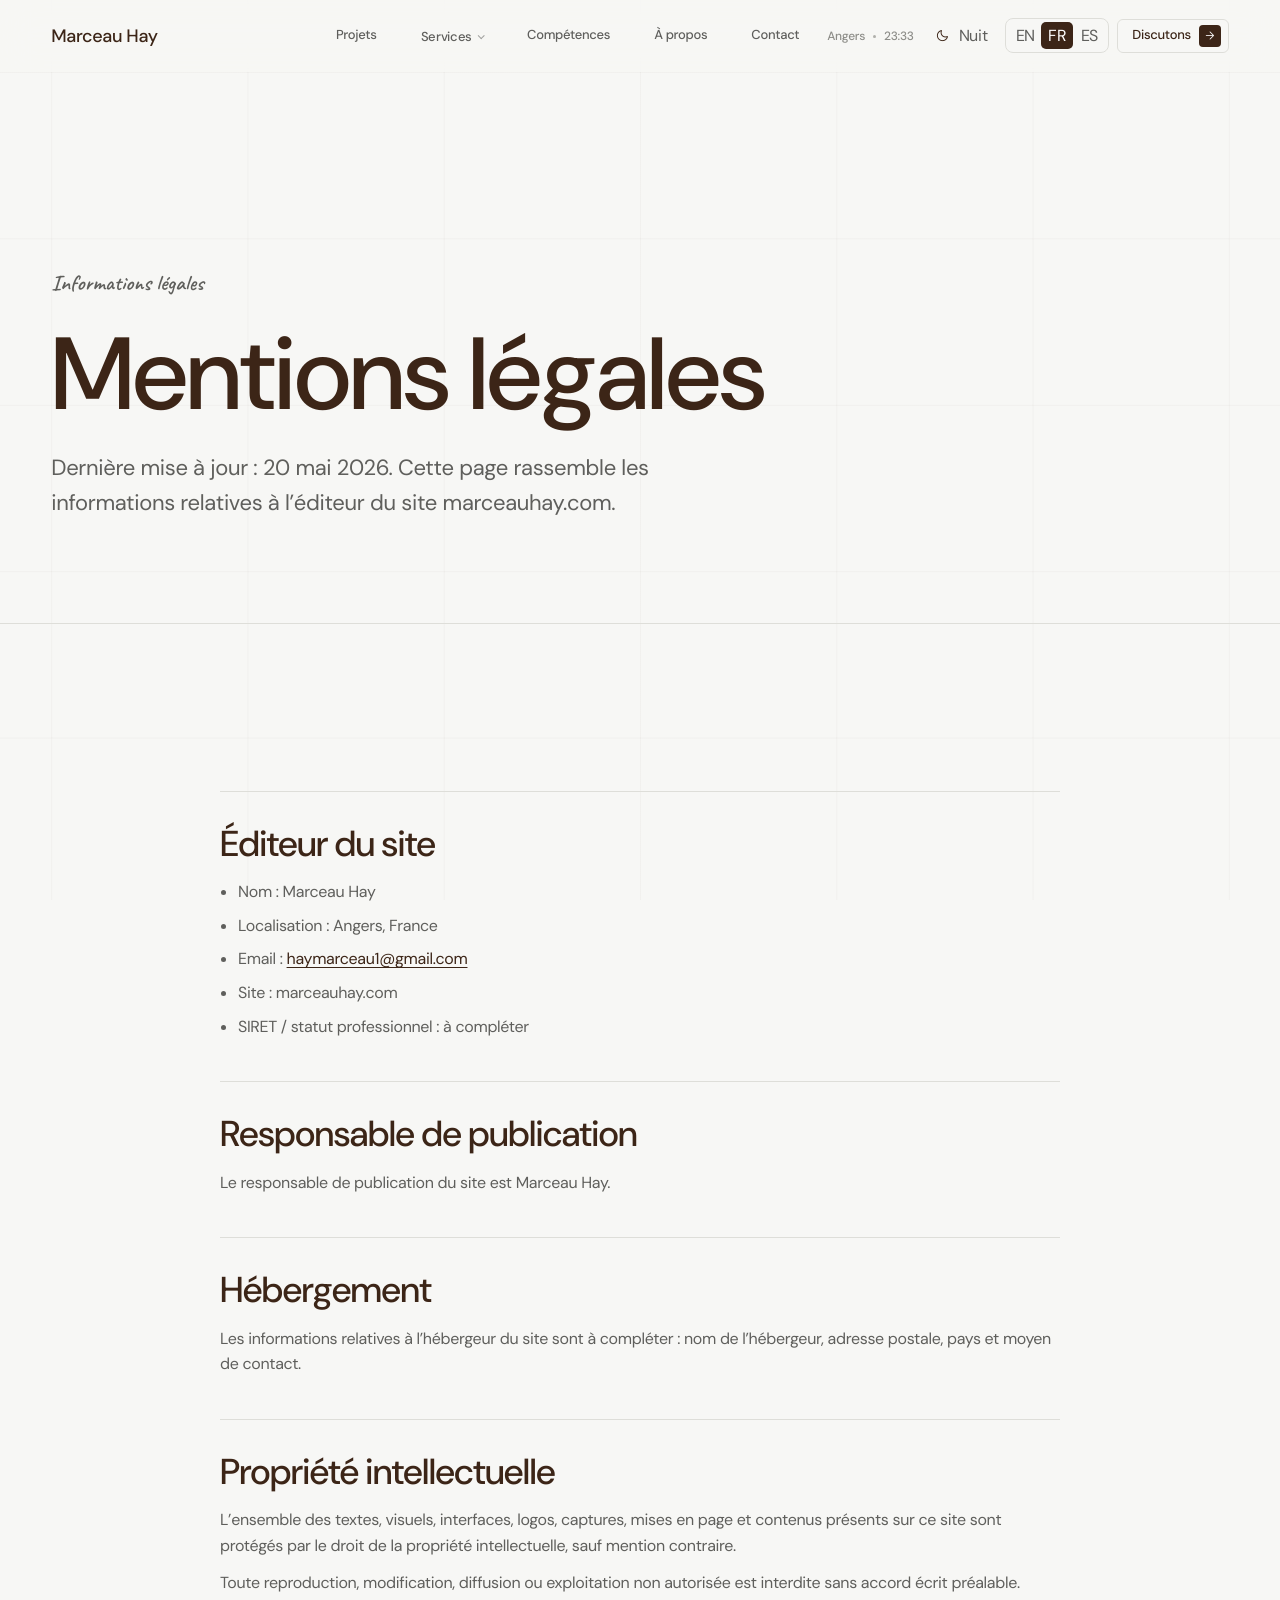
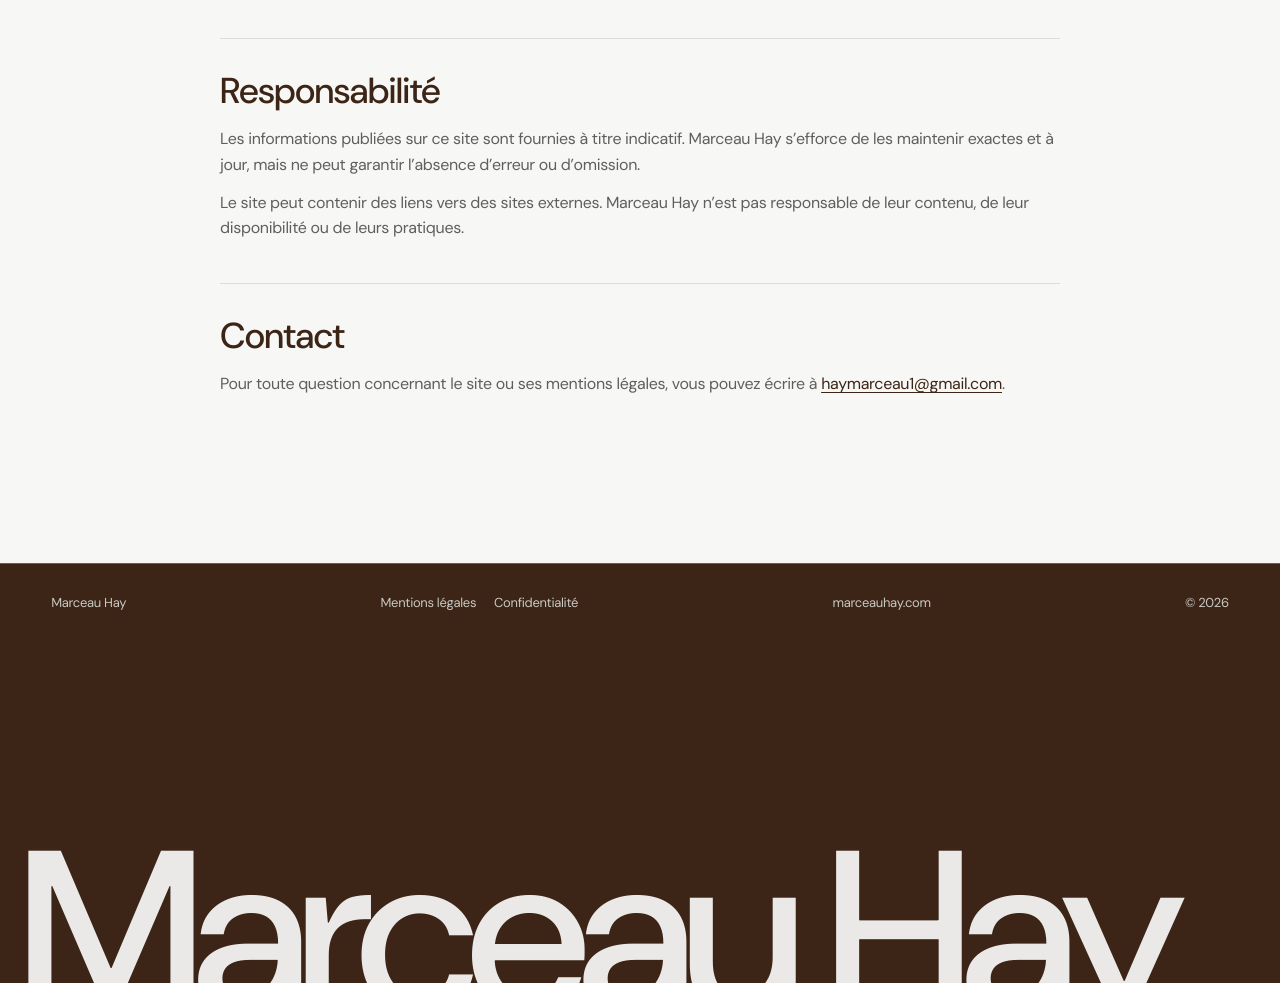
==== mentions-legales.html @ 79206839 "Mise à jour portfolio" ====
<!doctype html>
<html lang="fr">
  <head>
    <meta charset="UTF-8" />
    <meta name="viewport" content="width=device-width, initial-scale=1.0" />
    <meta name="description" content="Mentions legales du site marceauhay.com." />
    <title>Mentions l&eacute;gales - Marceau Hay</title>
    <link rel="preconnect" href="https://fonts.googleapis.com" />
    <link rel="preconnect" href="https://fonts.gstatic.com" crossorigin />
    <link href="https://fonts.googleapis.com/css2?family=DM+Sans:opsz,wght@9..40,300;9..40,400;9..40,500;9..40,600;9..40,700&display=swap" rel="stylesheet" />
    <link href="https://fonts.googleapis.com/css2?family=Material+Symbols+Rounded:opsz,wght,FILL,GRAD@24,300,0,0" rel="stylesheet" />
    <link href="https://api.fontshare.com/v2/css?f[]=clash-grotesk@400,500,600&display=swap" rel="stylesheet" />
    <link rel="stylesheet" href="styles.css" />
  </head>
  <body>
    <div class="scroll-progress" aria-hidden="true"><span data-scroll-progress></span></div>
    <div class="cursor-dot" data-cursor-dot aria-hidden="true"></div>
    <div class="cursor-ring" data-cursor-ring aria-hidden="true"></div>

    <header class="site-header" data-header>
      <a class="brand" href="index.html">Marceau Hay</a>
      <nav class="nav" aria-label="Primary navigation">
        <a href="index.html#work" data-i18n="nav.work">Work</a>
        <div class="nav-services" data-mega-menu>
          <button class="nav-service-trigger" type="button" data-mega-trigger aria-expanded="false" aria-controls="services-menu"><span data-i18n="nav.services">Services</span></button>
          <div class="mega-menu" id="services-menu" data-mega-panel>
            <div class="mega-menu-intro"><p class="eyebrow" data-i18n="mega.eyebrow">Services</p><h3 data-i18n="mega.title">Focused digital support from audit to build.</h3><p data-i18n="mega.note">Choose a focused entry point, then scale the work from diagnosis to polished execution.</p></div>
            <div class="mega-menu-list">
              <a href="service-audit.html" class="mega-menu-item"><span class="mega-icon material-symbols-rounded" aria-hidden="true">analytics</span><span class="mega-copy"><strong data-i18n="mega.audit.title">UX / Website Audit</strong><small data-i18n="mega.audit.text">Clarity, structure, conversion, UX friction, and actionable recommendations.</small></span></a>
              <a href="service-design.html" class="mega-menu-item"><span class="mega-icon material-symbols-rounded" aria-hidden="true">design_services</span><span class="mega-copy"><strong data-i18n="mega.design.title">UX/UI & Web Design</strong><small data-i18n="mega.design.text">Wireframes, interfaces, landing pages, visual systems, and refined layouts.</small></span></a>
              <a href="service-design-development.html" class="mega-menu-item"><span class="mega-icon material-symbols-rounded" aria-hidden="true">code_blocks</span><span class="mega-copy"><strong data-i18n="mega.designbuild.title">Design + Development</strong><small data-i18n="mega.designbuild.text">From design direction to responsive implementation and launch-ready pages.</small></span></a>
              <a href="service-product-positioning.html" class="mega-menu-item"><span class="mega-icon material-symbols-rounded" aria-hidden="true">conversion_path</span><span class="mega-copy"><strong data-i18n="mega.product.title">Product & Positioning</strong><small data-i18n="mega.product.text">Offer structure, messaging, conversion logic, and digital product thinking.</small></span></a>
            </div>
            <a class="mega-feature" href="index.html#contact"><span class="mega-feature-pattern" aria-hidden="true"></span><strong data-i18n="mega.feature.title">Not sure where to start?</strong><small data-i18n="mega.feature.text">Send the context. I can help define the right format before we build.</small></a>
          </div>
        </div>
        <a href="index.html#skills" data-i18n="nav.blog">Comp&eacute;tences</a>
        <a href="index.html#about" data-i18n="nav.about">About</a>
        <a href="index.html#contact" data-i18n="nav.contact">Contact</a>
      </nav>
      <div class="header-actions">
        <div class="header-meta" aria-label="Location and local time"><span>Angers</span><time data-local-time datetime="">--:--</time></div>
        <button class="mode-toggle theme-button" type="button" data-theme-toggle aria-label="Switch to night mode"><span class="theme-icon material-symbols-rounded" data-theme-icon aria-hidden="true">dark_mode</span><span data-theme-label>Night</span></button>
        <div class="lang-toggle" aria-label="Language selection"><button type="button" data-lang="en">EN</button><button class="is-active" type="button" data-lang="fr">FR</button><button type="button" data-lang="es">ES</button></div>
        <a class="header-cta" href="index.html#contact" data-i18n="nav.cta">Let&rsquo;s talk</a>
      </div>
    </header>

    <main class="legal-page">
      <section class="legal-hero">
        <div class="container">
          <p class="service-kicker">Informations l&eacute;gales</p>
          <h1>Mentions l&eacute;gales</h1>
          <p>Derni&egrave;re mise &agrave; jour : 20 mai 2026. Cette page rassemble les informations relatives &agrave; l&rsquo;&eacute;diteur du site marceauhay.com.</p>
        </div>
      </section>

      <section class="section-pad section-line">
        <div class="container legal-content">
          <article class="legal-section">
            <h2>&Eacute;diteur du site</h2>
            <ul>
              <li>Nom : Marceau Hay</li>
              <li>Localisation : Angers, France</li>
              <li>Email : <a href="mailto:haymarceau1@gmail.com">haymarceau1@gmail.com</a></li>
              <li>Site : marceauhay.com</li>
              <li>SIRET / statut professionnel : &agrave; compl&eacute;ter</li>
            </ul>
          </article>

          <article class="legal-section">
            <h2>Responsable de publication</h2>
            <p>Le responsable de publication du site est Marceau Hay.</p>
          </article>

          <article class="legal-section">
            <h2>H&eacute;bergement</h2>
            <p>Les informations relatives &agrave; l&rsquo;h&eacute;bergeur du site sont &agrave; compl&eacute;ter : nom de l&rsquo;h&eacute;bergeur, adresse postale, pays et moyen de contact.</p>
          </article>

          <article class="legal-section">
            <h2>Propri&eacute;t&eacute; intellectuelle</h2>
            <p>L&rsquo;ensemble des textes, visuels, interfaces, logos, captures, mises en page et contenus pr&eacute;sents sur ce site sont prot&eacute;g&eacute;s par le droit de la propri&eacute;t&eacute; intellectuelle, sauf mention contraire.</p>
            <p>Toute reproduction, modification, diffusion ou exploitation non autoris&eacute;e est interdite sans accord &eacute;crit pr&eacute;alable.</p>
          </article>

          <article class="legal-section">
            <h2>Responsabilit&eacute;</h2>
            <p>Les informations publi&eacute;es sur ce site sont fournies &agrave; titre indicatif. Marceau Hay s&rsquo;efforce de les maintenir exactes et &agrave; jour, mais ne peut garantir l&rsquo;absence d&rsquo;erreur ou d&rsquo;omission.</p>
            <p>Le site peut contenir des liens vers des sites externes. Marceau Hay n&rsquo;est pas responsable de leur contenu, de leur disponibilit&eacute; ou de leurs pratiques.</p>
          </article>

          <article class="legal-section">
            <h2>Contact</h2>
            <p>Pour toute question concernant le site ou ses mentions l&eacute;gales, vous pouvez &eacute;crire &agrave; <a href="mailto:haymarceau1@gmail.com">haymarceau1@gmail.com</a>.</p>
          </article>
        </div>
      </section>
    </main>

    <footer class="footer">
      <div class="footer-marquee" aria-hidden="true">Marceau Hay</div>
      <div class="container footer-inner">
        <p>Marceau Hay</p>
        <nav class="footer-links" aria-label="Liens l&eacute;gaux">
          <a href="mentions-legales.html">Mentions l&eacute;gales</a>
          <a href="politique-confidentialite.html">Confidentialit&eacute;</a>
        </nav>
        <p>marceauhay.com</p>
        <p>&copy; 2026</p>
      </div>
    </footer>

    <a class="back-to-top" href="#" data-back-to-top aria-label="Back to top"><span class="material-symbols-rounded" aria-hidden="true">arrow_upward</span></a>
    <script src="script.js"></script>
  </body>
</html>
---- styles.css ----
@import url("https://fonts.googleapis.com/css2?family=Caveat:wght@500;600&display=swap");

:root {
  --background: #f7f7f5;
  --foreground: #3c2517;
  --card: #ffffff;
  --card-foreground: #3c2517;
  --popover: #ffffff;
  --popover-foreground: #3c2517;
  --primary: #3c2517;
  --primary-foreground: #ffffff;
  --secondary: #eeeeea;
  --secondary-foreground: #3c2517;
  --muted-surface: #eeeeea;
  --muted-foreground: #5f5f5c;
  --subtle-foreground: #8d8d88;
  --accent: #f1f1ed;
  --accent-foreground: #3c2517;
  --border: #deded9;
  --input: #c7c7c0;
  --ring: #8d8d88;
  --radius: 0.5rem;
  --bg: var(--background);
  --surface: var(--card);
  --ink: var(--foreground);
  --muted: var(--muted-foreground);
  --soft: var(--subtle-foreground);
  --line: var(--border);
  --line-strong: var(--input);
  --charcoal: var(--card-foreground);
  --silver: var(--muted-surface);
  --graphite: #3c2517;
  --max: 1180px;
  --pad: clamp(22px, 4vw, 56px);
  --section: clamp(88px, 13vw, 176px);
  --header-bg: rgba(247, 247, 245, 0.82);
  --header-bg-solid: rgba(247, 247, 245, 0.94);
  --contact-bg: #3c2517;
  --contact-line: #6f5b4d;
  --contact-muted: #c9c9c3;
  --grid-line: rgba(60, 37, 23, 0.045);
  --cursor-color: #3c2517;
  --cursor-ring-color: rgba(60, 37, 23, 0.44);
  --cursor-hover-fill: rgba(60, 37, 23, 0.07);
  --cursor-hover-ring: rgba(60, 37, 23, 0.22);
  --ease-out: cubic-bezier(0.16, 1, 0.3, 1);
  color-scheme: light;
}

body[data-theme="dark"] {
  --background: #3c2517;
  --foreground: #f4f4f1;
  --card: #3c2517;
  --card-foreground: #eeeeea;
  --popover: #3c2517;
  --popover-foreground: #f4f4f1;
  --primary: #f4f4f1;
  --primary-foreground: #3c2517;
  --secondary: #4a3020;
  --secondary-foreground: #eeeeea;
  --muted-surface: #3c2517;
  --muted-foreground: #b8b8b2;
  --subtle-foreground: #85857f;
  --accent: #4a3020;
  --accent-foreground: #f4f4f1;
  --border: #6f5b4d;
  --input: #806a5a;
  --ring: #85857f;
  --bg: var(--background);
  --surface: var(--card);
  --ink: var(--foreground);
  --muted: var(--muted-foreground);
  --soft: var(--subtle-foreground);
  --line: var(--border);
  --line-strong: var(--input);
  --charcoal: var(--card-foreground);
  --silver: var(--muted-surface);
  --graphite: #e6e6e0;
  --header-bg: rgba(60, 37, 23, 0.82);
  --header-bg-solid: rgba(60, 37, 23, 0.94);
  --contact-bg: #f4f4f1;
  --contact-line: #d7d7d1;
  --contact-muted: #5f5f5c;
  --grid-line: rgba(255, 255, 255, 0.055);
  --cursor-color: #f4f4f1;
  --cursor-ring-color: rgba(244, 244, 241, 0.44);
  --cursor-hover-fill: rgba(244, 244, 241, 0.08);
  --cursor-hover-ring: rgba(244, 244, 241, 0.24);
  color-scheme: dark;
}

body[data-cursor-contrast="dark"] {
  --cursor-color: #3c2517;
  --cursor-ring-color: rgba(60, 37, 23, 0.44);
  --cursor-hover-fill: rgba(60, 37, 23, 0.07);
  --cursor-hover-ring: rgba(60, 37, 23, 0.22);
}

body[data-cursor-contrast="light"] {
  --cursor-color: #ffffff;
  --cursor-ring-color: rgba(255, 255, 255, 0.52);
  --cursor-hover-fill: rgba(255, 255, 255, 0.1);
  --cursor-hover-ring: rgba(255, 255, 255, 0.28);
}

* {
  box-sizing: border-box;
}

html {
  scroll-behavior: smooth;
}

body.has-custom-cursor,
body.has-custom-cursor a,
body.has-custom-cursor button {
  cursor: none;
}

body {
  margin: 0;
  background: var(--bg);
  color: var(--ink);
  font-family: "DM Sans", Arial, sans-serif;
  font-size: 16px;
  line-height: 1.6;
  letter-spacing: -0.02em;
  text-rendering: geometricPrecision;
  -webkit-font-smoothing: antialiased;
  transition: background 360ms ease, color 360ms ease;
}

h1,
h2,
h3 {
  font-family: "Clash Grotesk", "DM Sans", Arial, sans-serif;
}

body::before {
  content: "";
  position: fixed;
  inset: 0;
  z-index: -1;
  pointer-events: none;
  background-image:
    linear-gradient(to right, var(--grid-line) 1px, transparent 1px),
    linear-gradient(to bottom, var(--grid-line) 1px, transparent 1px);
  background-size:
    calc((100vw - (var(--pad) * 2)) / 6) var(--section),
    calc((100vw - (var(--pad) * 2)) / 6) var(--section);
  background-position:
    var(--pad) 72px,
    var(--pad) 72px;
  opacity: 0.72;
}

.site-loader {
  position: fixed;
  inset: 0;
  z-index: 999;
  display: grid;
  place-items: center;
  color: #f7f7f5;
  background: #3c2517;
  pointer-events: none;
  clip-path: inset(0 0 0 0);
  transition:
    clip-path 900ms cubic-bezier(0.76, 0, 0.24, 1),
    transform 900ms cubic-bezier(0.76, 0, 0.24, 1),
    visibility 0ms linear 900ms;
}

.loader-inner {
  display: grid;
  width: min(720px, calc(100vw - 48px));
  justify-items: center;
  gap: clamp(24px, 4vw, 44px);
}

.loader-name {
  display: block;
  font-family: "Clash Grotesk", "DM Sans", Arial, sans-serif;
  font-size: clamp(44px, 8vw, 118px);
  font-weight: 500;
  line-height: 0.95;
  letter-spacing: -0.03em;
  opacity: 1;
  transform: translate3d(0, 0, 0);
  transition:
    opacity 480ms ease,
    transform 760ms cubic-bezier(0.76, 0, 0.24, 1);
}

.loader-progress {
  display: grid;
  grid-template-columns: 1fr 42px;
  gap: 14px;
  align-items: center;
  width: min(420px, 100%);
  opacity: 0.82;
}

.loader-progress-track {
  height: 1px;
  overflow: hidden;
  background: rgba(247, 247, 245, 0.26);
}

.loader-progress-track span {
  display: block;
  width: calc(var(--loader-progress, 0) * 1%);
  height: 100%;
  background: #f7f7f5;
  transform-origin: left;
  transition: width 120ms linear;
}

.loader-percent {
  color: rgba(247, 247, 245, 0.78);
  font-size: 12px;
  font-weight: 600;
  line-height: 1;
  text-align: right;
  font-variant-numeric: tabular-nums;
}

body.is-loading {
  overflow: hidden;
}

body.is-loaded .site-loader {
  visibility: hidden;
  clip-path: inset(0 0 100% 0);
  transform: translate3d(0, -8%, 0);
}

body.is-loaded .loader-name,
body.is-loaded .loader-progress {
  opacity: 0;
  transform: translate3d(0, -34px, 0);
}

.scroll-progress {
  position: fixed;
  top: 0;
  right: 0;
  z-index: 30;
  width: 2px;
  height: 100vh;
  background: transparent;
  pointer-events: none;
}

.scroll-progress span {
  display: block;
  width: 100%;
  height: calc(var(--scroll-progress, 0) * 1%);
  background: var(--ink);
  transform-origin: top;
  transition: height 120ms linear, background 240ms ease;
}

.cursor-dot,
.cursor-ring {
  position: fixed;
  left: 0;
  top: 0;
  z-index: 100;
  pointer-events: none;
  opacity: 0;
  transform: translate3d(-50%, -50%, 0);
  transition:
    opacity 180ms ease,
    width 240ms var(--ease-out),
    height 240ms var(--ease-out),
    border-color 240ms ease,
    background 240ms ease;
}

.cursor-dot {
  width: 4px;
  height: 4px;
  background: var(--cursor-color);
  border-radius: 999px;
}

.cursor-ring {
  width: 30px;
  height: 30px;
  border: 1px solid var(--cursor-ring-color);
  border-radius: 999px;
}

body.is-cursor-ready .cursor-dot,
body.is-cursor-ready .cursor-ring {
  opacity: 1;
}

body.is-cursor-hover .cursor-dot {
  opacity: 0;
}

body.is-cursor-hover .cursor-ring {
  width: 48px;
  height: 48px;
  background: var(--cursor-hover-fill);
  border-color: var(--cursor-hover-ring);
}

body.is-cursor-hidden .cursor-dot,
body.is-cursor-hidden .cursor-ring {
  opacity: 0;
}

a {
  color: inherit;
  text-decoration: none;
}

a:focus-visible,
button:focus-visible {
  outline: 2px solid var(--ring);
  outline-offset: 3px;
}

p,
h1,
h2,
h3 {
  margin: 0;
}

.container {
  width: min(100% - (var(--pad) * 2), var(--max));
  margin: 0 auto;
}

.section-pad {
  padding: var(--section) 0;
}

.section-line {
  border-top: 1px solid var(--line);
}

.service-page {
  min-height: 100vh;
}

.service-hero {
  padding: clamp(112px, 14vw, 190px) 0 clamp(76px, 10vw, 132px);
}

.service-hero-grid {
  display: grid;
  grid-template-columns: minmax(0, 0.9fr) minmax(300px, 0.54fr);
  gap: clamp(44px, 8vw, 112px);
  align-items: end;
}

.service-kicker {
  margin-bottom: 24px;
  color: var(--primary);
  font-family: "Caveat", "DM Sans", sans-serif;
  font-size: clamp(22px, 2.2vw, 30px);
  font-weight: 600;
  letter-spacing: 0;
  line-height: 1;
  text-transform: none;
}

.service-hero h1 {
  max-width: 900px;
  font-size: clamp(48px, 8vw, 112px);
  line-height: 0.94;
}

.service-hero p {
  max-width: 640px;
  margin-top: 30px;
  color: var(--muted-foreground);
  font-size: clamp(18px, 2vw, 22px);
  line-height: 1.58;
}

.service-hero .service-kicker {
  margin-top: 0;
  color: var(--primary);
  font-size: clamp(22px, 2.2vw, 30px);
  line-height: 1;
}

.service-summary {
  display: grid;
  gap: 18px;
  padding: 28px;
  background: var(--secondary);
  border: 1px solid var(--border);
  border-radius: var(--radius);
}

.service-summary div {
  display: grid;
  gap: 7px;
  padding-bottom: 18px;
  border-bottom: 1px solid var(--border);
}

.service-summary div:last-child {
  padding-bottom: 0;
  border-bottom: 0;
}

.service-summary span {
  color: var(--soft);
  font-size: 11px;
  font-weight: 700;
  text-transform: uppercase;
}

.service-summary strong {
  color: var(--foreground);
  font-size: 18px;
  font-weight: 600;
}

.service-content-grid {
  display: grid;
  grid-template-columns: minmax(220px, 0.45fr) minmax(0, 1fr);
  gap: clamp(40px, 8vw, 110px);
}

.service-section-title {
  position: sticky;
  top: 128px;
  align-self: start;
}

.service-section-title h2 {
  font-size: clamp(32px, 4vw, 58px);
}

.service-card-grid {
  display: grid;
  grid-template-columns: repeat(2, minmax(0, 1fr));
  gap: 12px;
}

.service-detail-card {
  min-height: 220px;
  padding: clamp(24px, 3vw, 34px);
  background: color-mix(in srgb, var(--card) 76%, transparent);
  border: 1px solid var(--border);
  border-radius: var(--radius);
}

.service-detail-card h3::before {
  content: "radio_button_checked";
  display: inline-flex;
  align-items: center;
  justify-content: center;
  width: 20px;
  height: 20px;
  margin-right: 10px;
  color: var(--primary);
  font-family: "Material Symbols Rounded";
  font-size: 15px;
  font-weight: 300;
  line-height: 1;
  vertical-align: 0.02em;
  font-feature-settings: "liga";
  -webkit-font-feature-settings: "liga";
}

.service-detail-card h3 {
  margin-top: 0;
  font-size: clamp(24px, 2.5vw, 34px);
}

.service-detail-card p {
  margin-top: 18px;
  color: var(--muted-foreground);
}

.service-list {
  display: grid;
  margin: 0;
  padding: 0;
  list-style: none;
  border-top: 1px solid var(--border);
}

.service-list li {
  display: flex;
  justify-content: space-between;
  gap: 24px;
  padding: 22px 0;
  color: var(--foreground);
  border-bottom: 1px solid var(--border);
  font-size: 18px;
}

.service-list li > span:first-child {
  color: var(--soft);
  font-size: 12px;
  font-weight: 700;
}

.service-list li > span:last-child {
  color: var(--foreground);
  font-size: 18px;
  font-weight: 500;
}

.service-page-cta {
  padding: clamp(80px, 11vw, 150px) 0;
  background: var(--contact-bg);
  color: var(--surface);
}

.service-page-cta h2 {
  max-width: 820px;
}

.service-page-cta p {
  max-width: 620px;
  margin-top: 28px;
  color: var(--contact-muted);
  font-size: 20px;
}

.site-header {
  position: sticky;
  top: 0;
  z-index: 10;
  display: grid;
  grid-template-columns: 1fr auto 1fr;
  align-items: center;
  gap: 28px;
  width: 100%;
  min-height: 72px;
  padding: 0 var(--pad);
  background: var(--header-bg);
  border-bottom: 1px solid rgba(222, 222, 217, 0);
  backdrop-filter: blur(18px);
  transition: border-color 220ms ease, background 220ms ease;
}

.site-header.is-scrolled {
  background: var(--header-bg-solid);
  border-bottom-color: var(--line);
}

.availability-banner {
  position: sticky;
  top: 72px;
  z-index: 9;
  display: flex;
  min-height: 38px;
  align-items: center;
  justify-content: center;
  gap: 10px;
  padding: 0 var(--pad);
  color: var(--primary-foreground);
  background: var(--primary);
  border-bottom: 1px solid color-mix(in srgb, var(--primary) 82%, white);
  font-size: 13px;
  font-weight: 600;
  line-height: 1.2;
  text-align: center;
}

.availability-dot {
  width: 7px;
  height: 7px;
  background: currentColor;
  border-radius: 999px;
  box-shadow: 0 0 0 4px color-mix(in srgb, currentColor 18%, transparent);
}

.brand,
.header-cta,
.mode-toggle,
.lang-toggle button,
.nav a {
  font-size: 13px;
  font-weight: 500;
  line-height: 1;
}

.brand {
  justify-self: start;
  font-family: "Clash Grotesk", "DM Sans", Arial, sans-serif;
  font-size: 18px;
  font-weight: 500;
  letter-spacing: -0.02em;
}

.nav {
  position: relative;
  display: flex;
  align-items: center;
  justify-content: center;
  gap: clamp(18px, 4vw, 44px);
  color: var(--muted);
}

.nav a,
.nav-service-trigger,
.header-cta,
.mode-toggle,
.lang-toggle button,
.case-link {
  transition: color 180ms ease, border-color 180ms ease, opacity 180ms ease, background 180ms ease;
}

.nav a:hover,
.nav-service-trigger:hover,
.nav-services.is-open .nav-service-trigger,
.header-cta:hover,
.mode-toggle:hover,
.lang-toggle button:hover,
.case-link:hover {
  color: var(--ink);
}

.nav-services {
  position: relative;
}

.nav-service-trigger {
  display: inline-flex;
  align-items: center;
  gap: 6px;
  padding: 0;
  color: inherit;
  font-family: inherit;
  font-size: 13px;
  font-weight: 500;
  line-height: 1;
  letter-spacing: inherit;
  background: transparent;
  border: 0;
  cursor: pointer;
}

.nav-service-trigger::after {
  content: "";
  width: 4px;
  height: 4px;
  border-right: 1px solid currentColor;
  border-bottom: 1px solid currentColor;
  opacity: 0.56;
  transform: rotate(45deg) translateY(-1px);
  transition: transform 180ms var(--ease-out), opacity 180ms ease;
}

.nav-services.is-open .nav-service-trigger::after {
  opacity: 1;
  transform: rotate(225deg) translateY(-1px);
}

.mega-menu {
  position: absolute;
  top: calc(100% + 24px);
  left: 50%;
  z-index: 25;
  display: grid;
  grid-template-columns: minmax(230px, 0.62fr) minmax(430px, 1fr) minmax(220px, 0.54fr);
  gap: 18px;
  width: min(1040px, calc(100vw - 40px));
  padding: 18px;
  color: var(--foreground);
  background: var(--popover);
  border: 1px solid var(--border);
  border-radius: calc(var(--radius) + 8px);
  box-shadow: 0 28px 90px rgba(60, 37, 23, 0.18);
  opacity: 0;
  pointer-events: none;
  transform: translate3d(-50%, 14px, 0) scale(0.975);
  transform-origin: top center;
  --mega-x: 50%;
  --mega-y: 50%;
  transition:
    opacity 240ms ease,
    transform 520ms var(--ease-out),
    box-shadow 260ms ease;
}

.mega-menu::after {
  content: "";
  position: absolute;
  inset: 1px;
  border-radius: calc(var(--radius) + 7px);
  pointer-events: none;
  background: color-mix(in srgb, var(--primary) 3%, transparent);
  opacity: 0;
  transition: opacity 240ms ease;
}

.nav-services.is-open .mega-menu::after {
  opacity: 1;
}

.nav-services.is-open .mega-menu {
  opacity: 1;
  pointer-events: auto;
  transform: translate3d(-50%, 0, 0) scale(1);
}

.mega-menu::before {
  content: "";
  position: absolute;
  top: -7px;
  left: 50%;
  width: 14px;
  height: 14px;
  background: var(--popover);
  border-top: 1px solid var(--border);
  border-left: 1px solid var(--border);
  transform: translateX(-50%) rotate(45deg);
}

.mega-menu-intro {
  position: relative;
  display: grid;
  align-content: space-between;
  min-height: 272px;
  padding: 20px;
  background: var(--secondary);
  border: 1px solid var(--border);
  border-radius: var(--radius);
  overflow: hidden;
  opacity: 0;
  transform: translate3d(-10px, 8px, 0);
  transition: opacity 520ms var(--ease-out), transform 520ms var(--ease-out);
}

.mega-menu-intro::after {
  content: "";
  position: absolute;
  right: 18px;
  bottom: 18px;
  width: 42px;
  height: 2px;
  color: var(--primary);
  background: currentColor;
  opacity: 0.22;
}

.nav-services.is-open .mega-menu-intro {
  opacity: 1;
  transform: translate3d(0, 0, 0);
}

.mega-menu-intro .eyebrow {
  margin-bottom: 18px;
}

.mega-menu-intro h3 {
  margin-top: 0;
  max-width: 260px;
  font-size: 28px;
  line-height: 1.02;
}

.mega-menu-intro p:not(.eyebrow) {
  max-width: 250px;
  color: var(--muted-foreground);
  font-size: 14px;
  line-height: 1.45;
}

.mega-menu-list {
  display: grid;
  grid-template-columns: repeat(2, minmax(0, 1fr));
  gap: 8px;
}

.mega-menu-item {
  position: relative;
  display: flex;
  gap: 14px;
  min-height: 132px;
  align-items: flex-start;
  padding: 16px;
  color: var(--foreground);
  background: transparent;
  border: 1px solid transparent;
  border-radius: var(--radius);
  opacity: 0;
  overflow: hidden;
  transform: translate3d(0, 16px, 0) scale(0.985);
  transition:
    opacity 520ms var(--ease-out),
    background 180ms ease,
    border-color 180ms ease,
    transform 520ms var(--ease-out);
}

.mega-menu-item::after {
  content: "arrow_forward";
  position: absolute;
  right: 14px;
  bottom: 14px;
  display: inline-flex;
  width: 26px;
  height: 26px;
  align-items: center;
  justify-content: center;
  color: var(--primary);
  background: color-mix(in srgb, var(--primary) 7%, transparent);
  border: 1px solid color-mix(in srgb, var(--primary) 14%, var(--border));
  border-radius: calc(var(--radius) - 3px);
  font-family: "Material Symbols Rounded";
  font-size: 17px;
  font-weight: 300;
  line-height: 1;
  opacity: 0;
  transform: translate3d(4px, 4px, 0);
  transition: opacity 220ms ease, transform 320ms var(--ease-out);
}

.nav-services.is-open .mega-menu-item {
  opacity: 1;
  transform: translate3d(0, 0, 0) scale(1);
}

.nav-services.is-open .mega-menu-item:nth-child(1) {
  transition-delay: 70ms;
}

.nav-services.is-open .mega-menu-item:nth-child(2) {
  transition-delay: 110ms;
}

.nav-services.is-open .mega-menu-item:nth-child(3) {
  transition-delay: 150ms;
}

.nav-services.is-open .mega-menu-item:nth-child(4) {
  transition-delay: 190ms;
}

.mega-icon {
  display: inline-flex;
  width: 36px;
  height: 36px;
  flex: 0 0 36px;
  align-items: center;
  justify-content: center;
  color: var(--primary);
  background: color-mix(in srgb, var(--primary) 8%, transparent);
  border: 1px solid color-mix(in srgb, var(--primary) 18%, var(--border));
  border-radius: calc(var(--radius) - 2px);
  font-family: "Material Symbols Rounded";
  font-size: 21px;
  font-weight: 300;
  line-height: 1;
  opacity: 0.9;
  transition: opacity 180ms ease, transform 320ms var(--ease-out);
}

.mega-menu-item:hover .mega-icon {
  opacity: 1;
  transform: translateY(-2px) scale(1.04);
}

.mega-copy {
  display: grid;
  gap: 9px;
  min-width: 0;
}

.mega-menu-item:hover {
  background: var(--accent);
  border-color: var(--border);
  transform: translateY(-4px);
}

.mega-menu-item:hover::after {
  opacity: 0.42;
  transform: translate3d(0, 0, 0);
}

.mega-menu-item strong {
  color: var(--foreground);
  font-family: "Clash Grotesk", "DM Sans", Arial, sans-serif;
  font-size: 20px;
  font-weight: 500;
  line-height: 1.05;
}

.mega-menu-item small {
  color: var(--muted-foreground);
  font-size: 13px;
  font-weight: 400;
  line-height: 1.45;
}

.mega-feature {
  position: relative;
  display: grid;
  min-height: 272px;
  align-content: end;
  gap: 12px;
  padding: 20px;
  overflow: hidden;
  color: var(--foreground);
  background: var(--secondary);
  border: 1px solid var(--border);
  border-radius: var(--radius);
  opacity: 0;
  transform: translate3d(12px, 8px, 0);
  transition:
    opacity 560ms var(--ease-out),
    background 180ms ease,
    border-color 180ms ease,
    transform 520ms var(--ease-out);
}

.nav-services.is-open .mega-feature {
  opacity: 1;
  transform: translate3d(0, 0, 0);
  transition-delay: 180ms;
}

.mega-feature:hover {
  background: var(--accent);
  border-color: var(--input);
  transform: translateY(-4px);
}

.mega-feature-pattern {
  position: absolute;
  inset: 16px 16px auto auto;
  width: 34px;
  height: 34px;
  color: var(--primary);
  border-top: 1px solid currentColor;
  border-right: 1px solid currentColor;
  opacity: 0.28;
}

.mega-feature strong {
  position: relative;
  max-width: 190px;
  font-family: "Clash Grotesk", "DM Sans", Arial, sans-serif;
  font-size: 26px;
  font-weight: 500;
  line-height: 1;
}

.mega-feature small {
  position: relative;
  color: var(--muted-foreground);
  font-size: 13px;
  line-height: 1.45;
}

.header-actions {
  justify-self: end;
  display: flex;
  align-items: center;
  gap: 8px;
}

.mobile-menu-toggle {
  display: none;
  align-items: center;
  justify-content: center;
  width: 40px;
  height: 40px;
  color: var(--ink);
  background: var(--surface);
  border: 1px solid var(--line);
  border-radius: 999px;
  cursor: pointer;
  transition: background 180ms ease, border-color 180ms ease, transform 180ms ease;
}

.mobile-menu-toggle:hover {
  background: var(--surface-strong);
  border-color: var(--line-strong);
}

.mobile-menu-toggle-lines {
  position: relative;
  display: block;
  width: 15px;
  height: 10px;
}

.mobile-menu-toggle-lines::before,
.mobile-menu-toggle-lines::after {
  content: "";
  position: absolute;
  left: 0;
  width: 15px;
  height: 1px;
  background: currentColor;
  transform-origin: center;
  transition: transform 220ms var(--ease-out), top 220ms var(--ease-out);
}

.mobile-menu-toggle-lines::before {
  top: 2px;
}

.mobile-menu-toggle-lines::after {
  top: 8px;
}

body.is-mobile-menu-open .mobile-menu-toggle-lines::before {
  top: 5px;
  transform: rotate(45deg);
}

body.is-mobile-menu-open .mobile-menu-toggle-lines::after {
  top: 5px;
  transform: rotate(-45deg);
}

.mobile-menu-panel {
  position: fixed;
  inset: 72px var(--pad) auto;
  z-index: 11;
  display: none;
  max-height: calc(100svh - 88px);
  padding: 18px;
  overflow-y: auto;
  color: var(--ink);
  background: var(--header-bg-solid);
  border: 1px solid var(--line);
  border-radius: 20px;
  box-shadow: 0 24px 80px rgba(60, 37, 23, 0.12);
  opacity: 0;
  pointer-events: none;
  transform: translate3d(0, -10px, 0) scale(0.98);
  transition: opacity 220ms ease, transform 260ms var(--ease-out);
}

.mobile-menu-primary,
.mobile-menu-services {
  display: grid;
}

.mobile-menu-primary {
  gap: 2px;
}

.mobile-menu-link,
.mobile-service-link {
  color: inherit;
  text-decoration: none;
  border-radius: 14px;
  transition: background 180ms ease, transform 180ms ease;
}

.mobile-menu-link {
  display: flex;
  align-items: center;
  justify-content: space-between;
  padding: 15px 14px;
  font-family: "Clash Grotesk", "DM Sans", sans-serif;
  font-size: 22px;
  font-weight: 500;
}

.mobile-menu-link::after,
.mobile-service-link::after {
  content: "->";
  color: var(--soft);
  font-family: "DM Sans", sans-serif;
  font-size: 12px;
  font-weight: 700;
  letter-spacing: 0;
}

.mobile-menu-link:hover,
.mobile-service-link:hover {
  background: var(--surface);
  transform: translate3d(2px, 0, 0);
}

.mobile-menu-divider {
  height: 1px;
  margin: 14px 0;
  background: var(--line);
}

.mobile-menu-label {
  margin: 0 0 10px;
  color: var(--soft);
  font-size: 11px;
  font-weight: 700;
  letter-spacing: 0.12em;
  text-transform: uppercase;
}

.mobile-menu-services {
  gap: 6px;
}

.mobile-service-link {
  display: grid;
  grid-template-columns: 1fr auto;
  gap: 6px 14px;
  padding: 13px 14px;
}

.mobile-service-link strong {
  font-size: 15px;
  font-weight: 650;
}

.mobile-service-link small {
  grid-column: 1 / -1;
  color: var(--muted);
  font-size: 13px;
  line-height: 1.45;
}

.header-meta {
  display: inline-flex;
  align-items: center;
  gap: 8px;
  margin-right: 4px;
  color: var(--soft);
  font-size: 12px;
  font-weight: 500;
  line-height: 1;
  white-space: nowrap;
}

.header-meta span + time::before {
  content: "";
  display: inline-block;
  width: 3px;
  height: 3px;
  margin-right: 8px;
  vertical-align: middle;
  background: currentColor;
  border-radius: 999px;
  opacity: 0.68;
}

.header-cta,
.mode-toggle {
  display: inline-flex;
  min-height: 34px;
  align-items: center;
  justify-content: center;
  white-space: nowrap;
}

.header-cta {
  justify-self: end;
  gap: 8px;
  padding: 0 14px;
  border: 1px solid var(--border);
  border-radius: calc(var(--radius) - 2px);
  background: color-mix(in srgb, var(--background) 86%, transparent);
}

.header-cta::after {
  content: "arrow_forward";
  display: inline-flex;
  width: 22px;
  height: 22px;
  align-items: center;
  justify-content: center;
  margin-right: -7px;
  color: var(--primary-foreground);
  background: var(--primary);
  border-radius: calc(var(--radius) - 4px);
  font-family: "Material Symbols Rounded";
  font-size: 15px;
  font-weight: 300;
  line-height: 1;
}

.mode-toggle,
.lang-toggle button {
  color: var(--muted);
  font: inherit;
  letter-spacing: inherit;
  background: transparent;
  border: 0;
  cursor: pointer;
}

.mode-toggle {
  padding: 0 10px;
  border-radius: calc(var(--radius) - 2px);
}

.theme-button {
  gap: 7px;
  padding-left: 8px;
}

.theme-icon,
.content-icon,
.list-icon,
.contact-icon,
.blog-card-icon {
  display: inline-flex;
  align-items: center;
  justify-content: center;
  flex: 0 0 auto;
  color: currentColor;
  font-family: "Material Symbols Rounded";
  font-weight: 300;
  font-style: normal;
  font-size: 18px;
  line-height: 1;
  letter-spacing: normal;
  text-transform: none;
  white-space: nowrap;
  direction: ltr;
  font-feature-settings: "liga";
  -webkit-font-feature-settings: "liga";
  -webkit-font-smoothing: antialiased;
}

.theme-icon {
  width: 18px;
  height: 18px;
  color: var(--ink);
  font-size: 17px;
  transition: transform 220ms var(--ease-out), color 180ms ease;
}

.theme-button:hover .theme-icon {
  transform: rotate(-12deg) scale(1.04);
}

.lang-toggle {
  display: inline-flex;
  min-height: 34px;
  align-items: center;
  padding: 3px;
  border: 1px solid var(--border);
  border-radius: var(--radius);
  background: color-mix(in srgb, var(--background) 72%, transparent);
}

.lang-toggle button {
  min-width: 32px;
  min-height: 26px;
  border-radius: calc(var(--radius) - 3px);
}

.lang-toggle button.is-active {
  color: var(--primary-foreground);
  background: var(--primary);
}

.hero {
  min-height: calc(100vh - 72px);
  display: flex;
  align-items: center;
  padding-top: clamp(82px, 9vw, 128px);
}

.hero-grid {
  display: grid;
  justify-items: center;
  gap: clamp(34px, 5vw, 64px);
  text-align: center;
}

.hero-copy {
  display: grid;
  justify-items: center;
}

.eyebrow {
  margin-bottom: 22px;
  color: var(--primary);
  font-family: "Caveat", "DM Sans", sans-serif;
  font-size: clamp(21px, 2vw, 28px);
  font-weight: 600;
  letter-spacing: 0;
  line-height: 1;
  text-transform: none;
}

h1 {
  max-width: 980px;
  font-size: clamp(20px, 2vw, 28px);
  font-weight: 500;
  line-height: 1;
  letter-spacing: -0.01em;
}

.hero-role {
  max-width: 920px;
  margin-top: clamp(18px, 3vw, 34px);
  color: var(--charcoal);
  font-family: "Clash Grotesk", "DM Sans", Arial, sans-serif;
  font-size: clamp(42px, 7vw, 96px);
  font-weight: 500;
  line-height: 0.96;
  letter-spacing: -0.02em;
}

.hero-text {
  max-width: 680px;
  margin-top: 30px;
  color: var(--muted);
  font-size: clamp(18px, 2vw, 22px);
  line-height: 1.58;
}

.hero-actions {
  display: flex;
  flex-wrap: wrap;
  justify-content: center;
  gap: 12px;
  margin-top: 38px;
}

.contact-actions {
  justify-content: flex-start;
}

.button {
  display: inline-flex;
  min-height: 46px;
  align-items: center;
  justify-content: center;
  gap: 12px;
  padding: 0 8px 0 18px;
  border-radius: calc(var(--radius) - 1px);
  font-size: 14px;
  font-weight: 600;
  box-shadow: 0 1px 1px rgba(60, 37, 23, 0.04);
  transition: background 180ms ease, color 180ms ease, border-color 180ms ease, box-shadow 180ms ease, transform 180ms ease;
}

.button::after {
  content: "arrow_forward";
  display: inline-flex;
  width: 30px;
  height: 30px;
  align-items: center;
  justify-content: center;
  border-radius: calc(var(--radius) - 3px);
  font-family: "Material Symbols Rounded";
  font-size: 17px;
  font-weight: 300;
  line-height: 1;
  opacity: 1;
  transition: transform 220ms var(--ease-out);
}

.button:hover {
  transform: translateY(-1px);
}

.button:hover::after {
  transform: translateX(2px);
}

.button-primary {
  background: var(--primary);
  color: var(--primary-foreground);
  border: 1px solid var(--primary);
}

.button-primary::after {
  color: var(--primary);
  background: var(--primary-foreground);
}

.button-secondary {
  color: var(--secondary-foreground);
  background: var(--secondary);
  border: 1px solid var(--border);
}

.button-secondary::after {
  color: var(--secondary);
  background: var(--secondary-foreground);
}

.button-secondary:hover {
  background: var(--accent);
  border-color: var(--input);
}

.back-to-top {
  position: fixed;
  right: clamp(18px, 3vw, 34px);
  bottom: clamp(18px, 3vw, 34px);
  z-index: 20;
  display: inline-flex;
  width: 44px;
  height: 44px;
  align-items: center;
  justify-content: center;
  color: var(--ink);
  background: color-mix(in srgb, var(--background) 88%, transparent);
  border: 1px solid color-mix(in srgb, var(--foreground) 18%, transparent);
  border-radius: 999px;
  backdrop-filter: blur(16px);
  opacity: 0;
  pointer-events: none;
  transform: translate3d(0, 12px, 0) scale(0.96);
  transition:
    opacity 260ms ease,
    border-color 180ms ease,
    transform 520ms var(--ease-out),
    background 220ms ease;
}

.back-to-top span {
  font-size: 19px;
  font-weight: 300;
  line-height: 1;
  transition: transform 260ms var(--ease-out);
}

.back-to-top.is-visible {
  opacity: 1;
  pointer-events: auto;
  transform: translate3d(0, 0, 0) scale(1);
}

.back-to-top:hover {
  color: var(--primary-foreground);
  background: var(--primary);
  border-color: var(--input);
  transform: translate3d(0, -2px, 0) scale(1);
}

.back-to-top:hover span {
  transform: translate3d(0, -2px, 0);
}

.cookie-banner {
  position: fixed;
  left: var(--pad);
  right: var(--pad);
  bottom: clamp(18px, 3vw, 34px);
  z-index: 80;
  display: grid;
  grid-template-columns: minmax(0, 1fr) auto;
  gap: 18px;
  align-items: center;
  max-width: 840px;
  margin: 0 auto;
  padding: 16px;
  color: var(--foreground);
  background: var(--header-bg-solid);
  border: 1px solid var(--border);
  border-radius: calc(var(--radius) + 8px);
  box-shadow: 0 24px 80px rgba(60, 37, 23, 0.14);
  backdrop-filter: blur(18px);
  opacity: 0;
  transform: translate3d(0, 18px, 0) scale(0.98);
  transition: opacity 260ms ease, transform 520ms var(--ease-out);
}

.cookie-banner[hidden] {
  display: none;
}

.cookie-banner.is-visible {
  opacity: 1;
  transform: translate3d(0, 0, 0) scale(1);
}

.cookie-copy {
  display: flex;
  align-items: flex-start;
  gap: 13px;
}

.cookie-icon {
  display: inline-flex;
  width: 34px;
  height: 34px;
  align-items: center;
  justify-content: center;
  flex: 0 0 auto;
  color: var(--primary);
  background: var(--secondary);
  border: 1px solid var(--border);
  border-radius: 999px;
  font-size: 18px;
}

.cookie-copy h2 {
  margin: 0;
  font-size: 18px;
}

.cookie-copy p {
  max-width: 560px;
  margin: 6px 0 0;
  color: var(--muted);
  font-size: 13px;
  line-height: 1.45;
}

.cookie-actions {
  display: flex;
  gap: 8px;
}

.cookie-button {
  min-height: 36px;
  padding: 0 13px;
  color: var(--foreground);
  background: transparent;
  border: 1px solid var(--border);
  border-radius: calc(var(--radius) - 2px);
  font: inherit;
  font-size: 13px;
  font-weight: 600;
  cursor: pointer;
  transition: background 180ms ease, border-color 180ms ease, color 180ms ease;
}

.cookie-primary {
  color: var(--primary-foreground);
  background: var(--primary);
  border-color: var(--primary);
}

.cookie-secondary:hover {
  background: var(--secondary);
  border-color: var(--input);
}

.cookie-primary:hover {
  background: color-mix(in srgb, var(--primary) 88%, white);
}

.hero-panel {
  display: flex;
  align-items: center;
  justify-content: center;
  gap: 16px;
  max-width: 760px;
  padding-top: 0;
  color: var(--muted);
  font-size: 15px;
}

.hero-panel p + p {
  margin-top: 0;
}

.france-line {
  display: inline-flex;
  align-items: center;
  gap: 8px;
}

.france-flag {
  display: inline-grid;
  grid-template-columns: repeat(3, 1fr);
  width: 18px;
  height: 12px;
  overflow: hidden;
  background:
    linear-gradient(
      90deg,
      #273f74 0 33.33%,
      #f7f7f5 33.33% 66.66%,
      #9f2f2f 66.66% 100%
    );
  border: 1px solid color-mix(in srgb, var(--foreground) 18%, transparent);
  border-radius: 2px;
  box-shadow: 0 1px 0 rgba(255, 255, 255, 0.22) inset;
}

.hero-panel p + p::before {
  content: "";
  display: inline-block;
  width: 4px;
  height: 4px;
  margin-right: 16px;
  vertical-align: middle;
  background: currentColor;
  border-radius: 999px;
  opacity: 0.58;
}

.panel-line {
  width: clamp(44px, 7vw, 84px);
  height: 1px;
  margin-bottom: 0;
  background: var(--line-strong);
}

.section-heading {
  max-width: 740px;
  margin-bottom: clamp(52px, 8vw, 92px);
}

h2 {
  font-size: clamp(34px, 5vw, 68px);
  font-weight: 500;
  line-height: 1.04;
  letter-spacing: -0.02em;
}

.work-list {
  display: grid;
  gap: clamp(34px, 5vw, 68px);
}

.project {
  display: grid;
  grid-template-columns: minmax(0, 1.25fr) minmax(280px, 0.75fr);
  gap: clamp(30px, 5vw, 72px);
  align-items: stretch;
  padding-bottom: clamp(34px, 5vw, 68px);
  border-bottom: 1px solid var(--line);
}

.project:last-child {
  padding-bottom: 0;
  border-bottom: 0;
}

.project-visual {
  position: relative;
  align-self: start;
  overflow: hidden;
  display: flex;
  align-items: center;
  justify-content: center;
  padding: clamp(18px, 3vw, 34px);
  background: color-mix(in srgb, var(--muted-surface) 82%, var(--card));
  border: 1px solid var(--border);
  border-radius: var(--radius);
  box-shadow: inset 0 1px 0 rgba(255, 255, 255, 0.28);
  transition: transform 520ms var(--ease-out), border-color 260ms ease, background 260ms ease, box-shadow 260ms ease;
}

.browser-mockup {
  display: grid;
  grid-template-rows: 34px auto;
  width: 100%;
  max-width: 980px;
  overflow: hidden;
  background: var(--card);
  border: 1px solid var(--border);
  border-radius: calc(var(--radius) + 4px);
  box-shadow: 0 18px 48px rgba(60, 37, 23, 0.1);
}

.browser-bar {
  display: flex;
  align-items: center;
  gap: 7px;
  padding: 0 14px;
  background: color-mix(in srgb, var(--secondary) 84%, var(--card));
  border-bottom: 1px solid var(--border);
}

.browser-bar span {
  width: 8px;
  height: 8px;
  background: color-mix(in srgb, var(--foreground) 18%, transparent);
  border: 1px solid color-mix(in srgb, var(--foreground) 20%, transparent);
  border-radius: 999px;
}

.browser-screen {
  display: flex;
  align-items: flex-start;
  justify-content: center;
  background: var(--card);
}

.browser-screen img {
  display: block;
  width: 100%;
  height: auto;
  object-fit: contain;
  object-position: top center;
  filter: saturate(0.82) contrast(1.02);
  transition: filter 320ms ease, transform 700ms var(--ease-out);
}

.project:hover .project-visual {
  transform: translateY(-6px) scale(0.995);
  border-color: var(--input);
  background: var(--accent);
  box-shadow: inset 0 1px 0 rgba(255, 255, 255, 0.34), 0 16px 42px rgba(60, 37, 23, 0.055);
}

.project:hover .browser-screen img {
  filter: saturate(1) contrast(1.04);
  transform: scale(1.01);
}

.device-frame,
.quiz-frame,
.layout-frame,
.strategy-frame {
  position: absolute;
  inset: 12%;
  border: 1px solid var(--border);
  background: color-mix(in srgb, var(--card) 68%, transparent);
  border-radius: calc(var(--radius) - 1px);
}

body[data-theme="dark"] .device-frame,
body[data-theme="dark"] .quiz-frame,
body[data-theme="dark"] .layout-frame,
body[data-theme="dark"] .strategy-frame {
  background: rgba(255, 255, 255, 0.035);
}

body[data-theme="dark"] .project:hover .project-visual {
  background: #4a3020;
}

body[data-theme="dark"] .browser-mockup {
  background: #3c2517;
  box-shadow: 0 18px 48px rgba(0, 0, 0, 0.16);
}

body[data-theme="dark"] .browser-bar {
  background: #4a3020;
}

body[data-theme="dark"] .browser-screen {
  background: #3c2517;
}

body[data-theme="dark"] .device-frame span:nth-child(2),
body[data-theme="dark"] .quiz-frame span:nth-child(2),
body[data-theme="dark"] .quiz-frame span:nth-child(3),
body[data-theme="dark"] .quiz-frame span:nth-child(4),
body[data-theme="dark"] .layout-frame span:nth-child(2),
body[data-theme="dark"] .strategy-frame span:nth-child(1) {
  background: #6f5b4d;
}

.device-frame span,
.quiz-frame span,
.layout-frame span,
.strategy-frame span {
  position: absolute;
  display: block;
  background: var(--charcoal);
  opacity: 0.82;
}

.device-frame span:nth-child(1) {
  left: 9%;
  top: 12%;
  width: 40%;
  height: 2px;
}

.device-frame span:nth-child(2) {
  left: 9%;
  top: 26%;
  width: 76%;
  height: 34%;
  background: #d8d8d2;
}

.device-frame span:nth-child(3) {
  left: 9%;
  bottom: 18%;
  width: 58%;
  height: 2px;
}

.device-frame span:nth-child(4) {
  right: 9%;
  bottom: 17%;
  width: 13%;
  height: 13%;
  border-radius: 50%;
}

.quiz-frame span:nth-child(1) {
  left: 11%;
  top: 13%;
  width: 32%;
  height: 2px;
}

.quiz-frame span:nth-child(2),
.quiz-frame span:nth-child(3),
.quiz-frame span:nth-child(4) {
  left: 11%;
  width: 78%;
  height: 14%;
  background: #dfdfd9;
  border: 1px solid var(--line-strong);
}

.quiz-frame span:nth-child(2) { top: 31%; }
.quiz-frame span:nth-child(3) { top: 50%; }
.quiz-frame span:nth-child(4) { top: 69%; }

.quiz-frame span:nth-child(5) {
  right: 11%;
  top: 13%;
  width: 10%;
  height: 2px;
}

.layout-frame span:nth-child(1) {
  left: 8%;
  top: 10%;
  width: 84%;
  height: 2px;
}

.layout-frame span:nth-child(2) {
  left: 8%;
  top: 24%;
  width: 36%;
  height: 48%;
  background: #d4d4ce;
}

.layout-frame span:nth-child(3) {
  right: 8%;
  top: 24%;
  width: 41%;
  height: 10%;
}

.layout-frame span:nth-child(4) {
  right: 8%;
  top: 43%;
  width: 41%;
  height: 2px;
}

.layout-frame span:nth-child(5) {
  right: 8%;
  top: 56%;
  width: 28%;
  height: 2px;
}

.strategy-frame span:nth-child(1) {
  left: 10%;
  top: 12%;
  width: 22%;
  height: 22%;
  background: #d8d8d2;
}

.strategy-frame span:nth-child(2) {
  right: 10%;
  top: 16%;
  width: 42%;
  height: 2px;
}

.strategy-frame span:nth-child(3) {
  left: 10%;
  bottom: 18%;
  width: 80%;
  height: 1px;
  background: var(--line-strong);
}

.strategy-frame span:nth-child(4) {
  left: 10%;
  bottom: 30%;
  width: 58%;
  height: 2px;
}

.project-info {
  display: flex;
  flex-direction: column;
  justify-content: center;
}

.project-index {
  color: var(--soft);
  font-size: 12px;
  font-weight: 700;
  line-height: 1;
}

h3 {
  margin-top: 24px;
  font-size: clamp(27px, 3vw, 42px);
  font-weight: 500;
  line-height: 1.08;
}

.faq-grid {
  display: grid;
  grid-template-columns: minmax(0, 0.82fr) minmax(320px, 0.88fr);
  gap: clamp(42px, 8vw, 112px);
}

.faq-list {
  display: grid;
  align-self: start;
  border-top: 1px solid var(--border);
}

.faq-item {
  border-bottom: 1px solid var(--border);
}

.faq-item summary {
  position: relative;
  display: flex;
  min-height: 82px;
  align-items: center;
  gap: 14px;
  color: var(--foreground);
  font-family: "Clash Grotesk", "DM Sans", Arial, sans-serif;
  font-size: clamp(21px, 2vw, 28px);
  font-weight: 500;
  line-height: 1.08;
  list-style: none;
  cursor: pointer;
}

.faq-item summary::-webkit-details-marker {
  display: none;
}

.faq-item summary::before {
  content: "help";
  display: inline-flex;
  align-items: center;
  justify-content: center;
  flex: 0 0 auto;
  width: 30px;
  height: 30px;
  color: var(--primary);
  background: var(--secondary);
  border: 1px solid var(--border);
  border-radius: 999px;
  font-family: "Material Symbols Rounded";
  font-size: 17px;
  font-weight: 300;
  line-height: 1;
  font-feature-settings: "liga";
  -webkit-font-feature-settings: "liga";
}

.faq-item summary::after {
  content: "";
  flex: 0 0 auto;
  margin-left: auto;
  width: 10px;
  height: 10px;
  border-right: 1.5px solid currentColor;
  border-bottom: 1.5px solid currentColor;
  opacity: 0.55;
  transform: rotate(45deg) translateY(-2px);
  transition: transform 220ms var(--ease-out), opacity 180ms ease;
}

.faq-item[open] summary::after {
  opacity: 1;
  transform: rotate(225deg) translateY(-2px);
}

.faq-item p {
  max-width: 620px;
  padding: 0 44px 28px 0;
  color: var(--muted-foreground);
  font-size: 17px;
}

.project-description {
  margin-top: 18px;
  color: var(--muted);
  font-size: 18px;
}

.project-subtitle {
  margin-top: 12px;
  color: var(--foreground);
  font-size: clamp(18px, 1.8vw, 24px);
  font-weight: 500;
  line-height: 1.25;
}

.project-missions {
  display: flex;
  flex-wrap: wrap;
  gap: 8px;
  margin: 28px 0 0;
  padding: 0;
  list-style: none;
}

.project-missions li {
  padding: 7px 10px;
  color: var(--charcoal);
  background: var(--secondary);
  border: 1px solid var(--border);
  border-radius: calc(var(--radius) - 2px);
  font-size: 12px;
  font-weight: 600;
}

dl {
  display: grid;
  gap: 18px;
  margin: 34px 0 0;
}

dt {
  color: var(--soft);
  font-size: 11px;
  font-weight: 700;
  line-height: 1;
  text-transform: uppercase;
}

dd {
  margin: 8px 0 0;
  color: var(--charcoal);
  font-size: 15px;
}

.case-link {
  align-self: flex-start;
  margin-top: 36px;
  padding: 8px 10px;
  color: var(--foreground);
  background: transparent;
  border: 1px solid transparent;
  border-radius: calc(var(--radius) - 2px);
  font-size: 14px;
  font-weight: 600;
}

.case-link:hover {
  background: var(--accent);
  border-color: var(--border);
}

.text-section {
  display: grid;
  grid-template-columns: minmax(140px, 0.2fr) minmax(0, 0.56fr) minmax(220px, 0.24fr);
  gap: clamp(32px, 8vw, 112px);
  align-items: end;
}

.copy-stack {
  display: grid;
  gap: 28px;
  max-width: 780px;
  color: var(--charcoal);
  font-size: clamp(22px, 2.6vw, 34px);
  font-weight: 400;
  line-height: 1.26;
}

.service-grid {
  display: grid;
  grid-template-columns: repeat(4, 1fr);
  gap: 12px;
}

.services-band {
  color: var(--primary-foreground);
  background: var(--primary);
  border-top-color: color-mix(in srgb, var(--primary-foreground) 14%, transparent);
}

.services-band .section-heading .eyebrow {
  color: var(--primary-foreground);
}

.services-band .section-heading h2 {
  color: var(--primary-foreground);
}

.services-band .service {
  color: var(--primary-foreground);
  background: color-mix(in srgb, var(--primary-foreground) 7%, transparent);
  border-color: color-mix(in srgb, var(--primary-foreground) 16%, transparent);
}

.services-band .service:hover {
  background: color-mix(in srgb, var(--primary-foreground) 11%, transparent);
  border-color: color-mix(in srgb, var(--primary-foreground) 32%, transparent);
}

.services-band .service p {
  color: color-mix(in srgb, var(--primary-foreground) 72%, transparent);
}

.services-band .content-icon {
  color: var(--primary);
  background: var(--primary-foreground);
  border-color: color-mix(in srgb, var(--primary-foreground) 58%, transparent);
}

.service {
  min-height: 290px;
  padding: clamp(24px, 3vw, 38px);
  background: color-mix(in srgb, var(--card) 72%, transparent);
  border: 1px solid var(--border);
  border-radius: var(--radius);
  transition: background 220ms ease, border-color 220ms ease, transform 420ms var(--ease-out);
}

.service:hover {
  background: var(--card);
  border-color: var(--input);
  transform: translateY(-3px);
}

.content-icon {
  width: 34px;
  height: 34px;
  margin-bottom: 28px;
  color: var(--primary);
  background: var(--secondary);
  border: 1px solid var(--border);
  border-radius: 999px;
  font-size: 18px;
}

.service h3 {
  margin-top: 0;
  font-size: clamp(22px, 2.2vw, 28px);
}

.service p {
  margin-top: 22px;
  color: var(--muted);
}

.background-grid,
.contact-grid {
  display: grid;
  grid-template-columns: minmax(0, 0.95fr) minmax(300px, 0.75fr);
  gap: clamp(42px, 8vw, 112px);
}

.timeline {
  display: grid;
  gap: 0;
  align-self: start;
  margin: 0;
  padding: 0;
  list-style: none;
  border-top: 1px solid var(--line);
}

.timeline li {
  display: flex;
  align-items: center;
  gap: 14px;
  padding: 22px 0;
  border-bottom: 1px solid var(--line);
  color: var(--charcoal);
  font-size: 18px;
}

.list-icon {
  width: 28px;
  height: 28px;
  color: var(--primary);
  background: var(--secondary);
  border: 1px solid var(--border);
  border-radius: 999px;
  font-size: 16px;
}

.skills-grid {
  display: grid;
  grid-template-columns: repeat(4, minmax(0, 1fr));
  gap: 12px;
}

.skill-card {
  display: flex;
  min-height: 104px;
  align-items: center;
  gap: 14px;
  padding: 18px;
  color: var(--foreground);
  background: color-mix(in srgb, var(--card) 72%, transparent);
  border: 1px solid var(--border);
  border-radius: var(--radius);
  font-size: 15px;
  font-weight: 600;
  line-height: 1.2;
  transition: background 220ms ease, border-color 220ms ease, transform 420ms var(--ease-out);
}

.skill-card:hover {
  background: var(--card);
  border-color: var(--input);
  transform: translateY(-3px);
}

.skill-icon,
.skill-logo {
  display: inline-flex;
  width: 34px;
  height: 34px;
  align-items: center;
  justify-content: center;
  flex: 0 0 auto;
  color: var(--primary);
  background: var(--secondary);
  border: 1px solid var(--border);
  border-radius: 999px;
}

.skill-icon {
  font-size: 18px;
  font-weight: 300;
}

.skill-logo {
  font-family: "Clash Grotesk", "DM Sans", Arial, sans-serif;
  font-size: 13px;
  font-weight: 600;
  letter-spacing: 0;
}

.blog-card {
  display: grid;
  min-height: 310px;
  align-content: space-between;
  padding: clamp(22px, 3vw, 34px);
  color: var(--foreground);
  background: color-mix(in srgb, var(--card) 76%, transparent);
  border: 1px solid var(--border);
  border-radius: var(--radius);
  transition: background 220ms ease, border-color 220ms ease, transform 420ms var(--ease-out);
}

.blog-card:hover {
  background: var(--card);
  border-color: var(--input);
  transform: translateY(-3px);
}

.blog-card-meta {
  display: flex;
  flex-wrap: wrap;
  align-items: center;
  gap: 8px;
  color: var(--subtle-foreground);
  font-size: 12px;
  font-weight: 600;
  text-transform: uppercase;
}

.blog-card-icon {
  width: 28px;
  height: 28px;
  margin-bottom: 20px;
  color: var(--primary);
  background: var(--secondary);
  border: 1px solid var(--border);
  border-radius: 999px;
  font-size: 16px;
}

.blog-card h3 {
  margin-top: 26px;
  font-size: clamp(25px, 2.6vw, 36px);
}

.blog-card p {
  margin-top: 18px;
  color: var(--muted-foreground);
  font-size: 16px;
}

.blog-card-link {
  align-self: end;
  justify-self: start;
  margin-top: 34px;
  padding: 8px 10px;
  border: 1px solid transparent;
  border-radius: calc(var(--radius) - 2px);
  font-size: 14px;
  font-weight: 600;
  transition: background 180ms ease, border-color 180ms ease;
}

.blog-card-link:hover {
  background: var(--accent);
  border-color: var(--border);
}

.contact {
  background: var(--contact-bg);
  color: var(--surface);
  position: relative;
}

.contact .eyebrow,
.contact p {
  color: var(--contact-muted);
}

.contact .eyebrow {
  color: var(--primary-foreground);
}

.contact h2 {
  max-width: 760px;
}

.contact-copy > p:not(.eyebrow) {
  max-width: 660px;
  margin-top: 30px;
  font-size: 20px;
}

.contact .button-primary {
  background: var(--primary-foreground);
  color: var(--primary);
  border-color: var(--primary-foreground);
}

.contact .button-secondary {
  color: var(--surface);
  background: transparent;
  border-color: var(--contact-line);
}

.contact .button-secondary:hover {
  background: color-mix(in srgb, var(--surface) 8%, transparent);
}

.contact-details {
  align-self: end;
  margin: 0;
  padding: 0;
  font-style: normal;
  border-top: 1px solid var(--contact-line);
}

.contact-profile {
  display: flex;
  align-items: center;
  gap: 18px;
  margin-bottom: 34px;
  padding: 0 0 28px;
  background: transparent;
  border-bottom: 1px solid var(--contact-line);
  border-radius: 0;
}

.contact-avatar {
  width: 76px;
  height: 76px;
  flex: 0 0 76px;
  margin: 0;
  overflow: hidden;
  background: color-mix(in srgb, var(--surface) 10%, transparent);
  border: 1px solid color-mix(in srgb, var(--surface) 20%, var(--contact-line));
  border-radius: 999px;
}

.contact-avatar img {
  display: block;
  width: 100%;
  height: 100%;
  object-fit: cover;
  object-position: center top;
  filter: grayscale(1) contrast(1.04);
}

.contact-profile-copy {
  display: grid;
  gap: 8px;
  min-width: 0;
}

.contact-profile-copy strong {
  color: var(--surface);
  font-family: "Clash Grotesk", "DM Sans", Arial, sans-serif;
  font-size: clamp(28px, 3vw, 38px);
  font-weight: 500;
  line-height: 0.96;
  letter-spacing: -0.02em;
}

.contact-profile-copy p {
  color: var(--contact-muted);
  max-width: 220px;
  font-size: 14px;
  font-weight: 500;
  line-height: 1.3;
  text-transform: uppercase;
}

.contact-profile-copy p::before {
  content: none;
}

.contact-details div {
  padding: 22px 0;
  border-bottom: 1px solid var(--contact-line);
}

.contact-details > div > span {
  display: flex;
  align-items: center;
  gap: 8px;
  margin-bottom: 8px;
  color: #8f8f88;
  font-size: 11px;
  font-weight: 700;
  line-height: 1;
  text-transform: uppercase;
}

.contact-icon {
  color: var(--surface);
  font-size: 15px;
  opacity: 0.82;
}

.contact-details a,
.contact-details p {
  color: var(--surface);
  font-size: 17px;
}

.contact-details .france-line {
  justify-content: flex-start;
}

.footer {
  position: relative;
  overflow: hidden;
  min-height: clamp(260px, 34vw, 420px);
  padding: 30px 0;
  background: var(--contact-bg);
  color: var(--contact-muted);
  border-top: 1px solid var(--contact-line);
}

.footer-marquee {
  position: absolute;
  left: max(-14px, calc((100vw - var(--max)) / 2 - 32px));
  right: 0;
  bottom: -0.18em;
  z-index: 0;
  color: var(--surface);
  font-family: "Clash Grotesk", "DM Sans", Arial, sans-serif;
  font-size: clamp(86px, 18vw, 260px);
  font-weight: 500;
  line-height: 0.78;
  letter-spacing: -0.055em;
  white-space: nowrap;
  opacity: 0.9;
  pointer-events: none;
}

.footer-inner {
  position: relative;
  z-index: 1;
  display: flex;
  align-items: center;
  justify-content: space-between;
  gap: 20px;
  font-size: 13px;
}

.footer-inner p {
  margin: 0;
}

.footer-links {
  display: flex;
  flex-wrap: wrap;
  justify-content: center;
  gap: 10px 18px;
}

.footer-links a {
  color: inherit;
  transition: color 180ms ease;
}

.footer-links a:hover {
  color: var(--surface);
}

.legal-page {
  min-height: 100vh;
}

.legal-hero {
  padding: clamp(96px, 13vw, 170px) 0 clamp(56px, 8vw, 104px);
}

.legal-hero h1 {
  max-width: 900px;
  font-size: clamp(46px, 8vw, 104px);
  line-height: 0.96;
}

.legal-hero p {
  max-width: 680px;
  margin-top: 28px;
  color: var(--muted-foreground);
  font-size: clamp(18px, 2vw, 22px);
  line-height: 1.58;
}

.legal-content {
  display: grid;
  gap: 42px;
  max-width: 840px;
}

.legal-section {
  padding-top: 34px;
  border-top: 1px solid var(--border);
}

.legal-section h2 {
  margin-bottom: 16px;
  font-size: clamp(24px, 3vw, 36px);
}

.legal-section p,
.legal-section li {
  color: var(--muted-foreground);
}

.legal-section p + p,
.legal-section ul + p {
  margin-top: 12px;
}

.legal-section ul {
  display: grid;
  gap: 8px;
  margin: 0;
  padding-left: 18px;
}

.legal-section a {
  color: var(--foreground);
  text-decoration: underline;
  text-underline-offset: 3px;
}

.reveal {
  opacity: 0;
  filter: blur(8px);
  transform: translate3d(0, 26px, 0) scale(0.985);
  clip-path: inset(0 0 0 0);
  transition:
    opacity 900ms var(--ease-out),
    clip-path 900ms var(--ease-out),
    filter 900ms var(--ease-out),
    transform 900ms var(--ease-out);
  transition-delay: var(--reveal-delay, 0ms);
  will-change: opacity, filter, transform;
}

.reveal[data-motion="left"] {
  transform: translate3d(-30px, 0, 0) scale(0.99);
}

.reveal[data-motion="right"] {
  transform: translate3d(30px, 0, 0) scale(0.99);
}

.reveal[data-motion="lift"] {
  transform: translate3d(0, 38px, 0) scale(0.975);
}

.reveal[data-motion="soft"] {
  filter: blur(14px);
  transform: translate3d(0, 16px, 0) scale(0.995);
}

.reveal[data-motion="clip"] {
  clip-path: inset(18% 0 0 0);
  filter: blur(4px);
  transform: translate3d(0, 0, 0);
}

.reveal[data-motion="scale"] {
  transform: translate3d(0, 22px, 0) scale(0.955);
}

.reveal.is-visible {
  opacity: 1;
  clip-path: inset(0 0 0 0);
  filter: blur(0);
  transform: translate3d(0, 0, 0) scale(1);
}

.project.reveal .project-visual,
.project.reveal .project-info,
.timeline.reveal li {
  transition:
    opacity 820ms var(--ease-out),
    transform 820ms var(--ease-out);
}

.project.reveal .project-visual {
  opacity: 0;
  transform: translate3d(-18px, 22px, 0) scale(0.985);
}

.project.reveal .project-info {
  opacity: 0;
  transform: translate3d(22px, 18px, 0);
}

.project.reveal.is-visible .project-visual,
.project.reveal.is-visible .project-info {
  opacity: 1;
  transform: translate3d(0, 0, 0) scale(1);
}

.project.reveal.is-visible .project-info {
  transition-delay: calc(var(--reveal-delay, 0ms) + 110ms);
}

.timeline.reveal li {
  opacity: 0;
  transform: translate3d(0, 16px, 0);
}

.timeline.reveal.is-visible li {
  opacity: 1;
  transform: translate3d(0, 0, 0);
}

.timeline.reveal.is-visible li:nth-child(2) {
  transition-delay: 70ms;
}

.timeline.reveal.is-visible li:nth-child(3) {
  transition-delay: 140ms;
}

.timeline.reveal.is-visible li:nth-child(4) {
  transition-delay: 210ms;
}

.timeline.reveal.is-visible li:nth-child(5) {
  transition-delay: 280ms;
}

@media (prefers-reduced-motion: reduce) {
  html {
    scroll-behavior: auto;
  }

  *,
  *::before,
  *::after {
    transition-duration: 1ms !important;
    animation-duration: 1ms !important;
    scroll-behavior: auto !important;
  }

  .cursor-dot,
  .cursor-ring {
    display: none;
  }
}

@media (max-width: 980px) {
  .hero-grid,
  .service-hero-grid,
  .service-content-grid,
  .project,
  .text-section,
  .background-grid,
  .faq-grid,
  .contact-grid {
    grid-template-columns: 1fr;
  }

  .hero-panel {
    max-width: 420px;
    flex-direction: column;
    gap: 8px;
    text-align: center;
  }

  .hero-panel p + p::before {
    display: none;
  }

  .panel-line {
    margin-bottom: 10px;
  }

  .project-info {
    justify-content: start;
  }

  .service-grid {
    grid-template-columns: repeat(2, 1fr);
  }

  .skills-grid {
    grid-template-columns: repeat(2, minmax(0, 1fr));
  }

  .blog-grid {
    grid-template-columns: 1fr;
  }

  .service-section-title {
    position: static;
  }

  .service-card-grid {
    grid-template-columns: 1fr;
  }
}

@media (max-width: 720px) {
  :root {
    --pad: 20px;
  }

  .site-header {
    grid-template-columns: 1fr auto;
    min-height: 64px;
    gap: 14px;
  }

  .brand {
    font-size: 16px;
  }

  .header-actions {
    gap: 4px;
  }

  .mode-toggle {
    padding: 0 8px;
  }

  .lang-toggle button {
    width: 28px;
  }

  .availability-banner {
    top: 64px;
    min-height: 42px;
    font-size: 12px;
  }

  .nav {
    display: none;
  }

  .mega-menu {
    display: none;
  }

  .mobile-menu-toggle {
    display: inline-flex;
    order: 3;
  }

  .mobile-menu-panel {
    max-height: calc(100svh - 80px);
    display: block;
  }

  body.is-mobile-menu-open .mobile-menu-panel {
    opacity: 1;
    pointer-events: auto;
    transform: translate3d(0, 0, 0) scale(1);
  }

  .header-cta {
    display: none;
  }

  .header-meta {
    display: none;
  }

  .hero {
    min-height: auto;
    align-items: start;
    padding-top: 76px;
  }

  h1 {
    font-size: clamp(20px, 7vw, 28px);
  }

  .hero-role {
    font-size: clamp(40px, 12vw, 64px);
  }

  .service-grid {
    grid-template-columns: 1fr;
  }

  .service {
    min-height: 220px;
  }

  .skills-grid {
    grid-template-columns: 1fr;
  }

  .skill-card {
    min-height: 82px;
  }

  .cookie-banner {
    grid-template-columns: 1fr;
    align-items: stretch;
  }

  .cookie-actions {
    justify-content: stretch;
  }

  .cookie-button {
    flex: 1;
  }

  .footer {
    min-height: 280px;
  }

  .footer-marquee {
    font-size: clamp(72px, 22vw, 132px);
    bottom: 36px;
  }

  .footer-inner {
    flex-direction: column;
    gap: 8px;
    align-items: flex-start;
  }

  .footer-links {
    justify-content: flex-start;
  }

  .contact-profile {
    align-items: flex-start;
    gap: 16px;
    padding: 0 0 24px;
  }

  .contact-avatar {
    width: 68px;
    height: 68px;
    flex-basis: 68px;
  }

  .contact-profile-copy strong {
    font-size: 28px;
  }
}

@media (hover: none), (pointer: coarse) {
  .cursor-dot,
  .cursor-ring {
    display: none;
  }
}
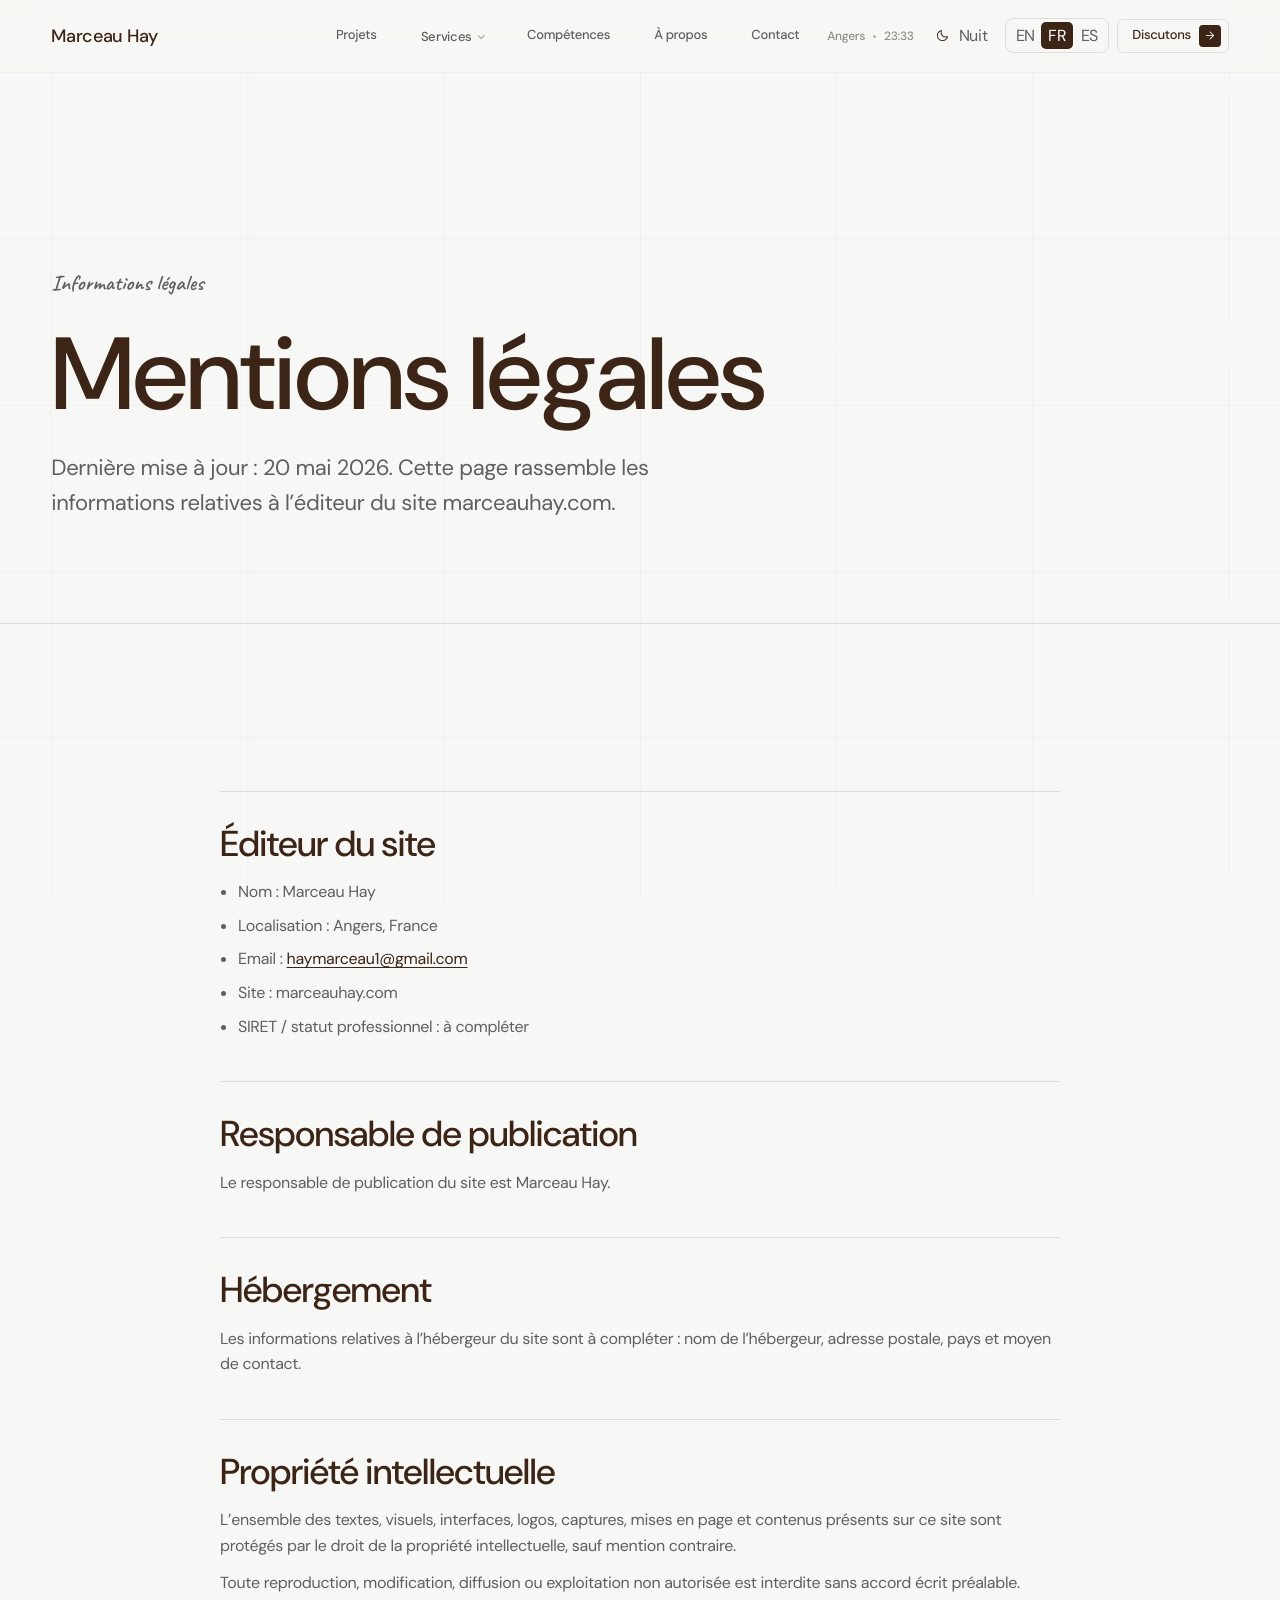
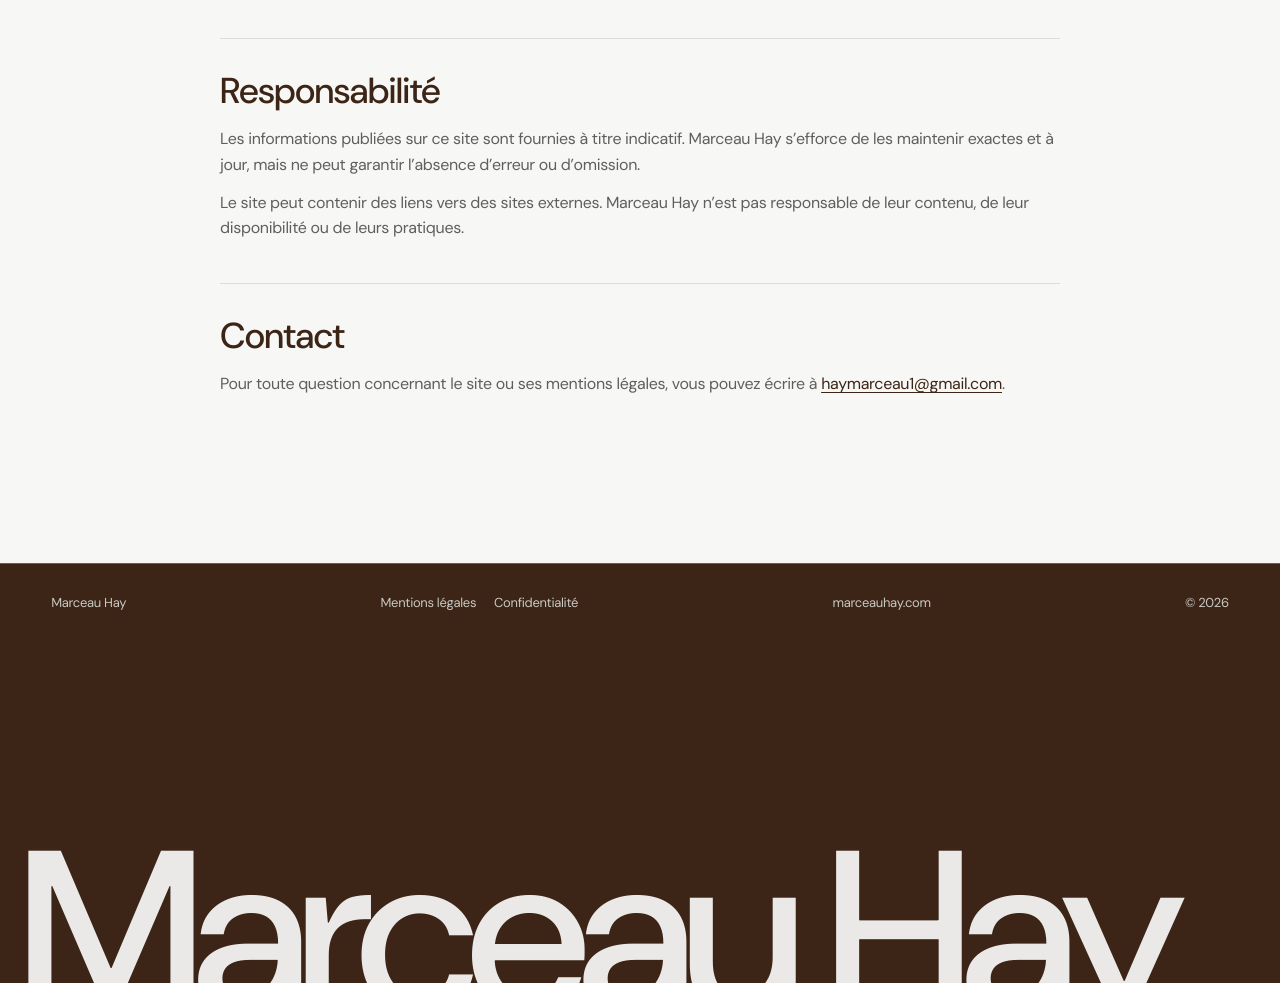
==== commit cf76b416: "Mise à jour portfolio" ====
--- a/mentions-legales.html
+++ b/mentions-legales.html
@@ -18,7 +18,7 @@
     <div class="cursor-ring" data-cursor-ring aria-hidden="true"></div>
 
     <header class="site-header" data-header>
-      <a class="brand" href="index.html">Marceau Hay</a>
+      <a class="brand" href="index.html" data-write-title>Marceau Hay</a>
       <nav class="nav" aria-label="Primary navigation">
         <a href="index.html#work" data-i18n="nav.work">Work</a>
         <div class="nav-services" data-mega-menu>
--- a/styles.css
+++ b/styles.css
@@ -1295,6 +1295,33 @@
   letter-spacing: -0.01em;
 }
 
+[data-write-title] {
+  display: inline-flex;
+  flex-wrap: wrap;
+  justify-content: center;
+}
+
+.write-title-char {
+  display: inline-block;
+  opacity: 0;
+  filter: blur(8px);
+  transform: translate3d(0, 0.72em, 0) rotate(4deg);
+  transform-origin: 50% 80%;
+}
+
+body.is-write-title-ready .write-title-char {
+  animation: write-title 520ms var(--ease-out) forwards;
+  animation-delay: calc(var(--char-index) * 58ms);
+}
+
+@keyframes write-title {
+  to {
+    opacity: 1;
+    filter: blur(0);
+    transform: translate3d(0, 0, 0) rotate(0deg);
+  }
+}
+
 .hero-role {
   max-width: 920px;
   margin-top: clamp(18px, 3vw, 34px);
@@ -2669,6 +2696,16 @@
     scroll-behavior: auto;
   }
 
+  .write-title-char {
+    opacity: 1;
+    filter: none;
+    transform: none;
+  }
+
+  body.is-write-title-ready .write-title-char {
+    animation: none;
+  }
+
   *,
   *::before,
   *::after {
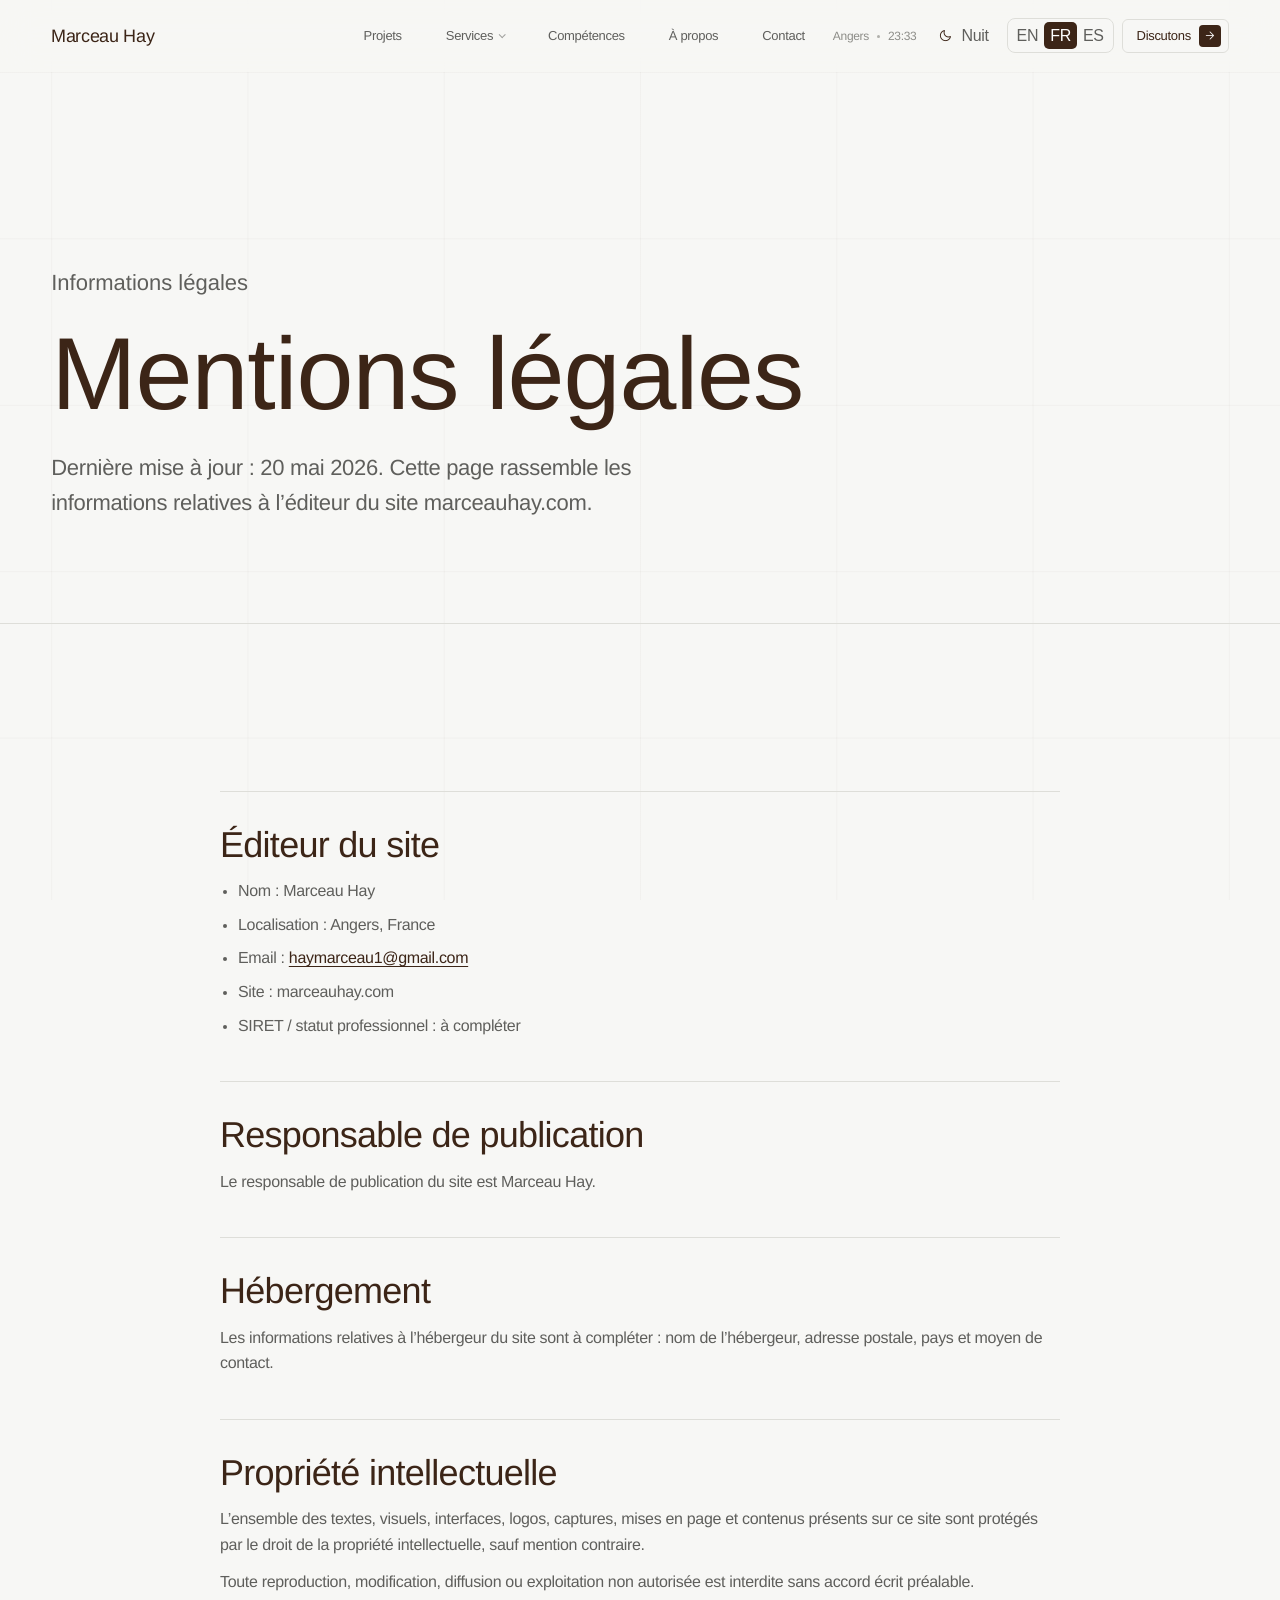
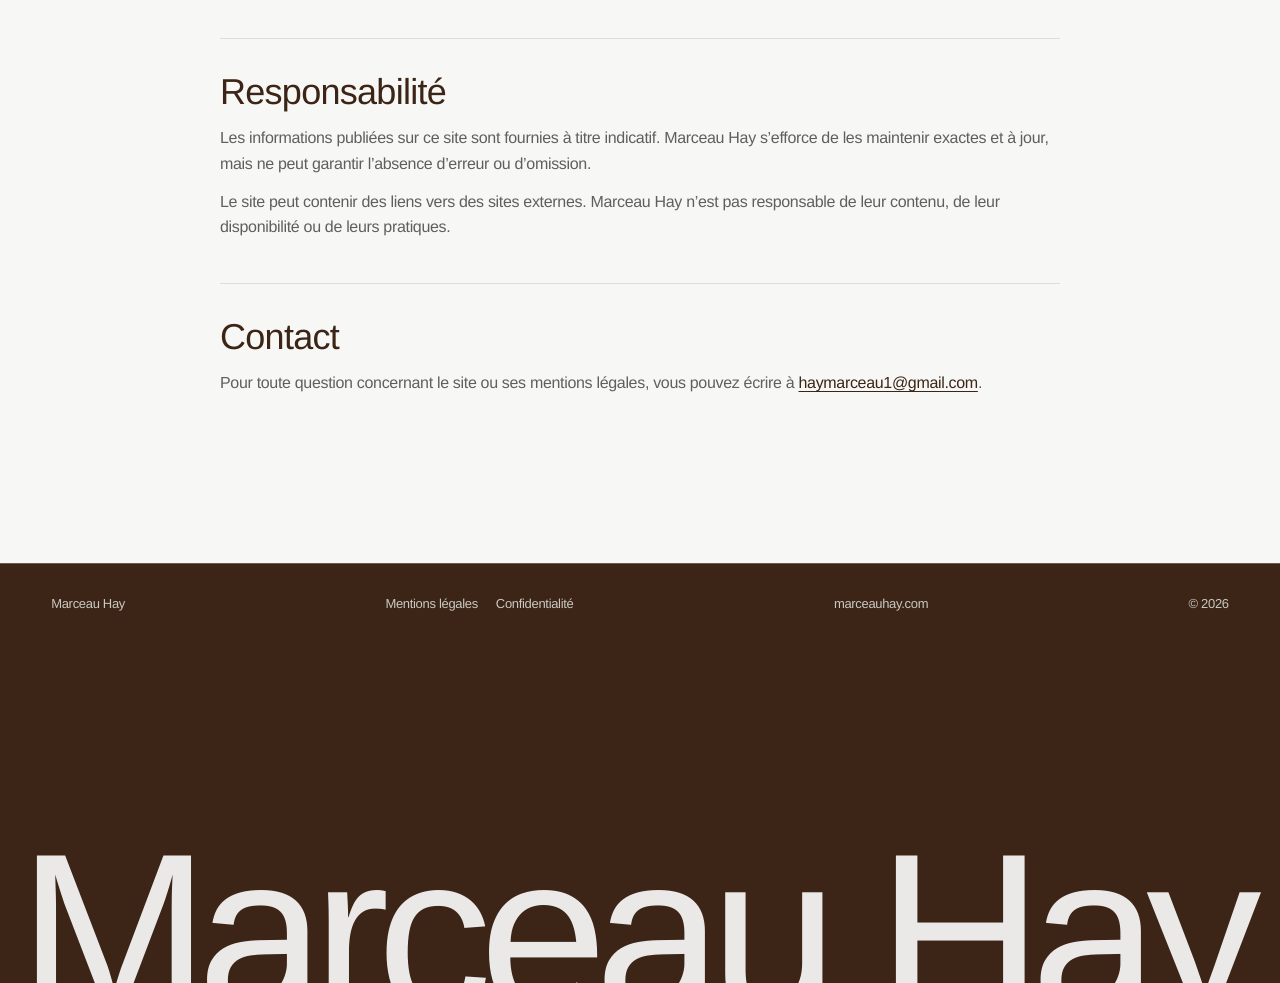
==== commit ceea395c: "Use Clash Grotesk typography sitewide" ====
--- a/mentions-legales.html
+++ b/mentions-legales.html
@@ -7,7 +7,6 @@
     <title>Mentions l&eacute;gales - Marceau Hay</title>
     <link rel="preconnect" href="https://fonts.googleapis.com" />
     <link rel="preconnect" href="https://fonts.gstatic.com" crossorigin />
-    <link href="https://fonts.googleapis.com/css2?family=DM+Sans:opsz,wght@9..40,300;9..40,400;9..40,500;9..40,600;9..40,700&display=swap" rel="stylesheet" />
     <link href="https://fonts.googleapis.com/css2?family=Material+Symbols+Rounded:opsz,wght,FILL,GRAD@24,300,0,0" rel="stylesheet" />
     <link href="https://api.fontshare.com/v2/css?f[]=clash-grotesk@400,500,600&display=swap" rel="stylesheet" />
     <link rel="stylesheet" href="styles.css" />
@@ -24,11 +23,11 @@
         <div class="nav-services" data-mega-menu>
           <button class="nav-service-trigger" type="button" data-mega-trigger aria-expanded="false" aria-controls="services-menu"><span data-i18n="nav.services">Services</span></button>
           <div class="mega-menu" id="services-menu" data-mega-panel>
-            <div class="mega-menu-intro"><p class="eyebrow" data-i18n="mega.eyebrow">Services</p><h3 data-i18n="mega.title">Focused digital support from audit to build.</h3><p data-i18n="mega.note">Choose a focused entry point, then scale the work from diagnosis to polished execution.</p></div>
+            <div class="mega-menu-intro"><p class="eyebrow" data-i18n="mega.eyebrow">Services</p><p class="mega-menu-title" data-i18n="mega.title">Focused digital support from audit to build.</p><p data-i18n="mega.note">Choose a focused entry point, then scale the work from diagnosis to polished execution.</p></div>
             <div class="mega-menu-list">
               <a href="service-audit.html" class="mega-menu-item"><span class="mega-icon material-symbols-rounded" aria-hidden="true">analytics</span><span class="mega-copy"><strong data-i18n="mega.audit.title">UX / Website Audit</strong><small data-i18n="mega.audit.text">Clarity, structure, conversion, UX friction, and actionable recommendations.</small></span></a>
-              <a href="service-design.html" class="mega-menu-item"><span class="mega-icon material-symbols-rounded" aria-hidden="true">design_services</span><span class="mega-copy"><strong data-i18n="mega.design.title">UX/UI & Web Design</strong><small data-i18n="mega.design.text">Wireframes, interfaces, landing pages, visual systems, and refined layouts.</small></span></a>
-              <a href="service-design-development.html" class="mega-menu-item"><span class="mega-icon material-symbols-rounded" aria-hidden="true">code_blocks</span><span class="mega-copy"><strong data-i18n="mega.designbuild.title">Design + Development</strong><small data-i18n="mega.designbuild.text">From design direction to responsive implementation and launch-ready pages.</small></span></a>
+              <a href="service-design.html" class="mega-menu-item"><span class="mega-icon material-symbols-rounded" aria-hidden="true">design_services</span><span class="mega-copy"><strong data-i18n="mega.design.title">UX/UI & Web Conception</strong><small data-i18n="mega.design.text">Wireframes, interfaces, landing pages, visual systems, and refined layouts.</small></span></a>
+              <a href="service-design-development.html" class="mega-menu-item"><span class="mega-icon material-symbols-rounded" aria-hidden="true">code_blocks</span><span class="mega-copy"><strong data-i18n="mega.designbuild.title">Conception + Development</strong><small data-i18n="mega.designbuild.text">From visual direction to responsive implementation and launch-ready pages.</small></span></a>
               <a href="service-product-positioning.html" class="mega-menu-item"><span class="mega-icon material-symbols-rounded" aria-hidden="true">conversion_path</span><span class="mega-copy"><strong data-i18n="mega.product.title">Product & Positioning</strong><small data-i18n="mega.product.text">Offer structure, messaging, conversion logic, and digital product thinking.</small></span></a>
             </div>
             <a class="mega-feature" href="index.html#contact"><span class="mega-feature-pattern" aria-hidden="true"></span><strong data-i18n="mega.feature.title">Not sure where to start?</strong><small data-i18n="mega.feature.text">Send the context. I can help define the right format before we build.</small></a>
--- a/styles.css
+++ b/styles.css
@@ -1,5 +1,3 @@
-@import url("https://fonts.googleapis.com/css2?family=Caveat:wght@500;600&display=swap");
-
 :root {
   --background: #f7f7f5;
   --foreground: #3c2517;
@@ -121,7 +119,7 @@
   margin: 0;
   background: var(--bg);
   color: var(--ink);
-  font-family: "DM Sans", Arial, sans-serif;
+  font-family: "Clash Grotesk", Arial, sans-serif;
   font-size: 16px;
   line-height: 1.6;
   letter-spacing: -0.02em;
@@ -133,7 +131,7 @@
 h1,
 h2,
 h3 {
-  font-family: "Clash Grotesk", "DM Sans", Arial, sans-serif;
+  font-family: "Clash Grotesk", Arial, sans-serif;
 }
 
 body::before {
@@ -179,7 +177,7 @@
 
 .loader-name {
   display: block;
-  font-family: "Clash Grotesk", "DM Sans", Arial, sans-serif;
+  font-family: "Clash Grotesk", Arial, sans-serif;
   font-size: clamp(44px, 8vw, 118px);
   font-weight: 500;
   line-height: 0.95;
@@ -361,9 +359,9 @@
 .service-kicker {
   margin-bottom: 24px;
   color: var(--primary);
-  font-family: "Caveat", "DM Sans", sans-serif;
+  font-family: "Clash Grotesk", Arial, sans-serif;
   font-size: clamp(22px, 2.2vw, 30px);
-  font-weight: 600;
+  font-weight: 400;
   letter-spacing: 0;
   line-height: 1;
   text-transform: none;
@@ -590,7 +588,7 @@
 
 .brand {
   justify-self: start;
-  font-family: "Clash Grotesk", "DM Sans", Arial, sans-serif;
+  font-family: "Clash Grotesk", Arial, sans-serif;
   font-size: 18px;
   font-weight: 500;
   letter-spacing: -0.02em;
@@ -661,23 +659,27 @@
 }
 
 .mega-menu {
-  position: absolute;
-  top: calc(100% + 24px);
-  left: 50%;
+  position: fixed;
+  top: 88px;
+  left: 0;
+  right: 0;
   z-index: 25;
   display: grid;
-  grid-template-columns: minmax(230px, 0.62fr) minmax(430px, 1fr) minmax(220px, 0.54fr);
-  gap: 18px;
-  width: min(1040px, calc(100vw - 40px));
-  padding: 18px;
+  grid-template-columns: minmax(240px, 0.72fr) minmax(0, 1.4fr) minmax(240px, 0.65fr);
+  gap: clamp(18px, 2.5vw, 34px);
+  width: auto;
+  min-height: 360px;
+  padding: clamp(28px, 3.6vw, 56px) var(--pad);
   color: var(--foreground);
   background: var(--popover);
   border: 1px solid var(--border);
-  border-radius: calc(var(--radius) + 8px);
+  border-right: 0;
+  border-left: 0;
+  border-radius: 0 0 calc(var(--radius) + 12px) calc(var(--radius) + 12px);
   box-shadow: 0 28px 90px rgba(60, 37, 23, 0.18);
   opacity: 0;
   pointer-events: none;
-  transform: translate3d(-50%, 14px, 0) scale(0.975);
+  transform: translate3d(0, 14px, 0) scale(0.985);
   transform-origin: top center;
   --mega-x: 50%;
   --mega-y: 50%;
@@ -691,7 +693,7 @@
   content: "";
   position: absolute;
   inset: 1px;
-  border-radius: calc(var(--radius) + 7px);
+  border-radius: 0 0 calc(var(--radius) + 11px) calc(var(--radius) + 11px);
   pointer-events: none;
   background: color-mix(in srgb, var(--primary) 3%, transparent);
   opacity: 0;
@@ -705,7 +707,7 @@
 .nav-services.is-open .mega-menu {
   opacity: 1;
   pointer-events: auto;
-  transform: translate3d(-50%, 0, 0) scale(1);
+  transform: translate3d(0, 0, 0) scale(1);
 }
 
 .mega-menu::before {
@@ -725,8 +727,8 @@
   position: relative;
   display: grid;
   align-content: space-between;
-  min-height: 272px;
-  padding: 20px;
+  min-height: 300px;
+  padding: clamp(24px, 2.4vw, 34px);
   background: var(--secondary);
   border: 1px solid var(--border);
   border-radius: var(--radius);
@@ -757,15 +759,18 @@
   margin-bottom: 18px;
 }
 
-.mega-menu-intro h3 {
+.mega-menu-title {
   margin-top: 0;
-  max-width: 260px;
+  max-width: 340px;
+  color: var(--foreground);
+  font-family: "Clash Grotesk", Arial, sans-serif;
   font-size: 28px;
+  font-weight: 500;
   line-height: 1.02;
 }
 
-.mega-menu-intro p:not(.eyebrow) {
-  max-width: 250px;
+.mega-menu-intro p:not(.eyebrow):not(.mega-menu-title) {
+  max-width: 310px;
   color: var(--muted-foreground);
   font-size: 14px;
   line-height: 1.45;
@@ -774,16 +779,16 @@
 .mega-menu-list {
   display: grid;
   grid-template-columns: repeat(2, minmax(0, 1fr));
-  gap: 8px;
+  gap: clamp(12px, 1.6vw, 22px);
 }
 
 .mega-menu-item {
   position: relative;
   display: flex;
-  gap: 14px;
-  min-height: 132px;
+  gap: 18px;
+  min-height: 142px;
   align-items: flex-start;
-  padding: 16px;
+  padding: clamp(18px, 2vw, 26px);
   color: var(--foreground);
   background: transparent;
   border: 1px solid transparent;
@@ -885,7 +890,7 @@
 
 .mega-menu-item strong {
   color: var(--foreground);
-  font-family: "Clash Grotesk", "DM Sans", Arial, sans-serif;
+  font-family: "Clash Grotesk", Arial, sans-serif;
   font-size: 20px;
   font-weight: 500;
   line-height: 1.05;
@@ -901,10 +906,10 @@
 .mega-feature {
   position: relative;
   display: grid;
-  min-height: 272px;
+  min-height: 300px;
   align-content: end;
-  gap: 12px;
-  padding: 20px;
+  gap: 14px;
+  padding: clamp(24px, 2.4vw, 34px);
   overflow: hidden;
   color: var(--foreground);
   background: var(--secondary);
@@ -945,7 +950,7 @@
 .mega-feature strong {
   position: relative;
   max-width: 190px;
-  font-family: "Clash Grotesk", "DM Sans", Arial, sans-serif;
+  font-family: "Clash Grotesk", Arial, sans-serif;
   font-size: 26px;
   font-weight: 500;
   line-height: 1;
@@ -1062,7 +1067,7 @@
   align-items: center;
   justify-content: space-between;
   padding: 15px 14px;
-  font-family: "Clash Grotesk", "DM Sans", sans-serif;
+  font-family: "Clash Grotesk", Arial, sans-serif;
   font-size: 22px;
   font-weight: 500;
 }
@@ -1071,7 +1076,7 @@
 .mobile-service-link::after {
   content: "->";
   color: var(--soft);
-  font-family: "DM Sans", sans-serif;
+  font-family: "Clash Grotesk", Arial, sans-serif;
   font-size: 12px;
   font-weight: 700;
   letter-spacing: 0;
@@ -1261,7 +1266,7 @@
   min-height: calc(100vh - 72px);
   display: flex;
   align-items: center;
-  padding-top: clamp(82px, 9vw, 128px);
+  padding: clamp(56px, 7vw, 96px) 0 clamp(56px, 7vw, 96px);
 }
 
 .hero-grid {
@@ -1279,9 +1284,9 @@
 .eyebrow {
   margin-bottom: 22px;
   color: var(--primary);
-  font-family: "Caveat", "DM Sans", sans-serif;
+  font-family: "Clash Grotesk", Arial, sans-serif;
   font-size: clamp(21px, 2vw, 28px);
-  font-weight: 600;
+  font-weight: 400;
   letter-spacing: 0;
   line-height: 1;
   text-transform: none;
@@ -1289,7 +1294,7 @@
 
 h1 {
   max-width: 980px;
-  font-size: clamp(20px, 2vw, 28px);
+  font-size: clamp(17px, 1.6vw, 22px);
   font-weight: 500;
   line-height: 1;
   letter-spacing: -0.01em;
@@ -1326,8 +1331,8 @@
   max-width: 920px;
   margin-top: clamp(18px, 3vw, 34px);
   color: var(--charcoal);
-  font-family: "Clash Grotesk", "DM Sans", Arial, sans-serif;
-  font-size: clamp(42px, 7vw, 96px);
+  font-family: "Clash Grotesk", Arial, sans-serif;
+  font-size: clamp(30px, 4.8vw, 68px);
   font-weight: 500;
   line-height: 0.96;
   letter-spacing: -0.02em;
@@ -1950,7 +1955,7 @@
   align-items: center;
   gap: 14px;
   color: var(--foreground);
-  font-family: "Clash Grotesk", "DM Sans", Arial, sans-serif;
+  font-family: "Clash Grotesk", Arial, sans-serif;
   font-size: clamp(21px, 2vw, 28px);
   font-weight: 500;
   line-height: 1.08;
@@ -2256,7 +2261,7 @@
 }
 
 .skill-logo {
-  font-family: "Clash Grotesk", "DM Sans", Arial, sans-serif;
+  font-family: "Clash Grotesk", Arial, sans-serif;
   font-size: 13px;
   font-weight: 600;
   letter-spacing: 0;
@@ -2418,7 +2423,7 @@
 
 .contact-profile-copy strong {
   color: var(--surface);
-  font-family: "Clash Grotesk", "DM Sans", Arial, sans-serif;
+  font-family: "Clash Grotesk", Arial, sans-serif;
   font-size: clamp(28px, 3vw, 38px);
   font-weight: 500;
   line-height: 0.96;
@@ -2488,7 +2493,7 @@
   bottom: -0.18em;
   z-index: 0;
   color: var(--surface);
-  font-family: "Clash Grotesk", "DM Sans", Arial, sans-serif;
+  font-family: "Clash Grotesk", Arial, sans-serif;
   font-size: clamp(86px, 18vw, 260px);
   font-weight: 500;
   line-height: 0.78;
@@ -2840,15 +2845,15 @@
   .hero {
     min-height: auto;
     align-items: start;
-    padding-top: 76px;
+    padding: 56px 0 48px;
   }
 
   h1 {
-    font-size: clamp(20px, 7vw, 28px);
+    font-size: clamp(16px, 5.5vw, 22px);
   }
 
   .hero-role {
-    font-size: clamp(40px, 12vw, 64px);
+    font-size: clamp(36px, 11vw, 58px);
   }
 
   .service-grid {
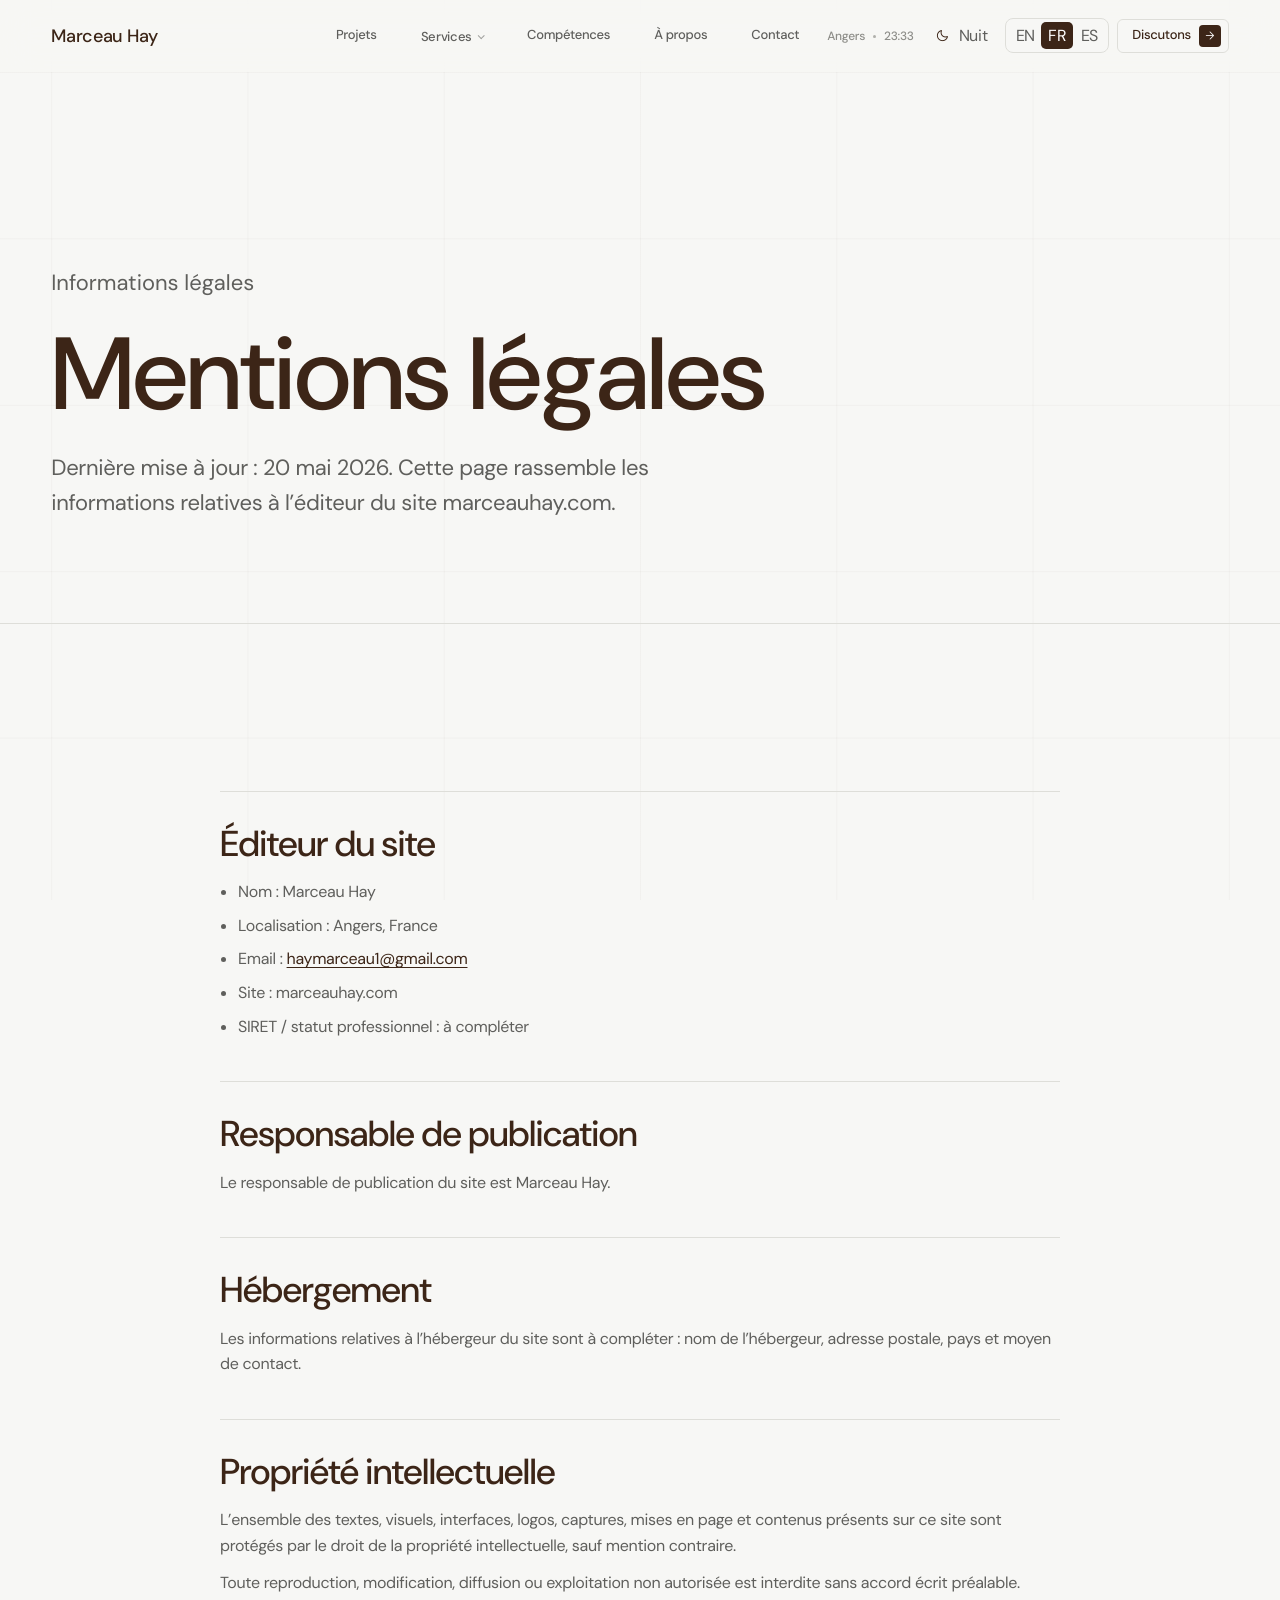
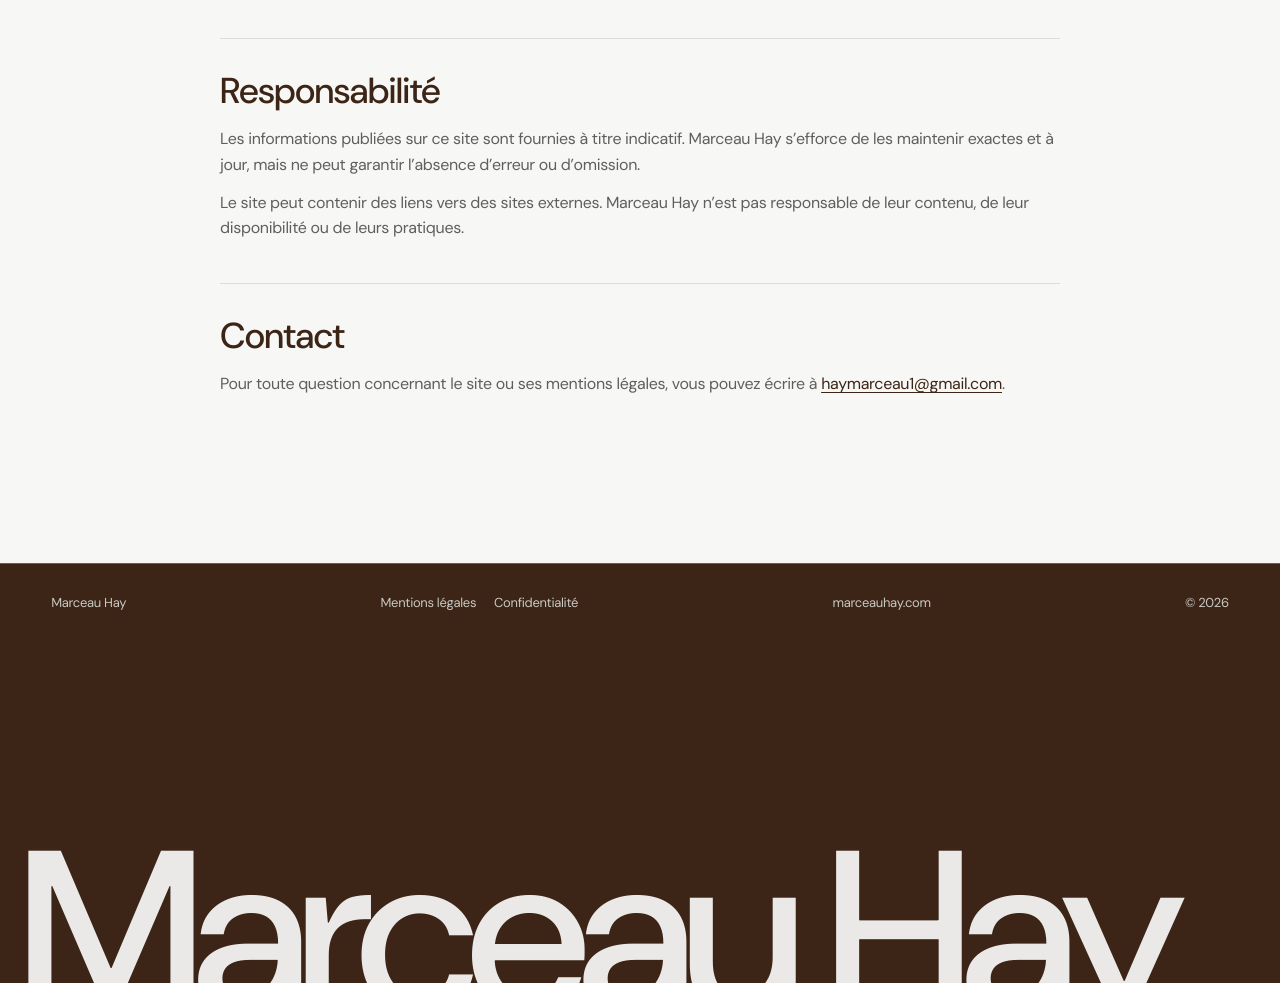
==== commit 9f689618: "Refine typography and site icons" ====
--- a/mentions-legales.html
+++ b/mentions-legales.html
@@ -5,8 +5,10 @@
     <meta name="viewport" content="width=device-width, initial-scale=1.0" />
     <meta name="description" content="Mentions legales du site marceauhay.com." />
     <title>Mentions l&eacute;gales - Marceau Hay</title>
+    <link rel="icon" href="favicon.svg" type="image/svg+xml" />
     <link rel="preconnect" href="https://fonts.googleapis.com" />
     <link rel="preconnect" href="https://fonts.gstatic.com" crossorigin />
+    <link href="https://fonts.googleapis.com/css2?family=DM+Sans:opsz,wght@9..40,300;9..40,400;9..40,500;9..40,600;9..40,700&display=swap" rel="stylesheet" />
     <link href="https://fonts.googleapis.com/css2?family=Material+Symbols+Rounded:opsz,wght,FILL,GRAD@24,300,0,0" rel="stylesheet" />
     <link href="https://api.fontshare.com/v2/css?f[]=clash-grotesk@400,500,600&display=swap" rel="stylesheet" />
     <link rel="stylesheet" href="styles.css" />
--- a/styles.css
+++ b/styles.css
@@ -119,7 +119,7 @@
   margin: 0;
   background: var(--bg);
   color: var(--ink);
-  font-family: "Clash Grotesk", Arial, sans-serif;
+  font-family: "DM Sans", Arial, sans-serif;
   font-size: 16px;
   line-height: 1.6;
   letter-spacing: -0.02em;
@@ -131,7 +131,7 @@
 h1,
 h2,
 h3 {
-  font-family: "Clash Grotesk", Arial, sans-serif;
+  font-family: "Clash Grotesk", "DM Sans", Arial, sans-serif;
 }
 
 body::before {
@@ -177,7 +177,7 @@
 
 .loader-name {
   display: block;
-  font-family: "Clash Grotesk", Arial, sans-serif;
+  font-family: "Clash Grotesk", "DM Sans", Arial, sans-serif;
   font-size: clamp(44px, 8vw, 118px);
   font-weight: 500;
   line-height: 0.95;
@@ -359,7 +359,7 @@
 .service-kicker {
   margin-bottom: 24px;
   color: var(--primary);
-  font-family: "Clash Grotesk", Arial, sans-serif;
+  font-family: "Clash Grotesk", "DM Sans", Arial, sans-serif;
   font-size: clamp(22px, 2.2vw, 30px);
   font-weight: 400;
   letter-spacing: 0;
@@ -563,7 +563,7 @@
   background: var(--primary);
   border-bottom: 1px solid color-mix(in srgb, var(--primary) 82%, white);
   font-size: 13px;
-  font-weight: 600;
+  font-weight: 400;
   line-height: 1.2;
   text-align: center;
 }
@@ -588,7 +588,7 @@
 
 .brand {
   justify-self: start;
-  font-family: "Clash Grotesk", Arial, sans-serif;
+  font-family: "Clash Grotesk", "DM Sans", Arial, sans-serif;
   font-size: 18px;
   font-weight: 500;
   letter-spacing: -0.02em;
@@ -763,7 +763,7 @@
   margin-top: 0;
   max-width: 340px;
   color: var(--foreground);
-  font-family: "Clash Grotesk", Arial, sans-serif;
+  font-family: "Clash Grotesk", "DM Sans", Arial, sans-serif;
   font-size: 28px;
   font-weight: 500;
   line-height: 1.02;
@@ -890,7 +890,7 @@
 
 .mega-menu-item strong {
   color: var(--foreground);
-  font-family: "Clash Grotesk", Arial, sans-serif;
+  font-family: "Clash Grotesk", "DM Sans", Arial, sans-serif;
   font-size: 20px;
   font-weight: 500;
   line-height: 1.05;
@@ -950,7 +950,7 @@
 .mega-feature strong {
   position: relative;
   max-width: 190px;
-  font-family: "Clash Grotesk", Arial, sans-serif;
+  font-family: "Clash Grotesk", "DM Sans", Arial, sans-serif;
   font-size: 26px;
   font-weight: 500;
   line-height: 1;
@@ -1067,7 +1067,7 @@
   align-items: center;
   justify-content: space-between;
   padding: 15px 14px;
-  font-family: "Clash Grotesk", Arial, sans-serif;
+  font-family: "DM Sans", Arial, sans-serif;
   font-size: 22px;
   font-weight: 500;
 }
@@ -1076,7 +1076,7 @@
 .mobile-service-link::after {
   content: "->";
   color: var(--soft);
-  font-family: "Clash Grotesk", Arial, sans-serif;
+  font-family: "DM Sans", sans-serif;
   font-size: 12px;
   font-weight: 700;
   letter-spacing: 0;
@@ -1284,7 +1284,7 @@
 .eyebrow {
   margin-bottom: 22px;
   color: var(--primary);
-  font-family: "Clash Grotesk", Arial, sans-serif;
+  font-family: "Clash Grotesk", "DM Sans", Arial, sans-serif;
   font-size: clamp(21px, 2vw, 28px);
   font-weight: 400;
   letter-spacing: 0;
@@ -1331,7 +1331,7 @@
   max-width: 920px;
   margin-top: clamp(18px, 3vw, 34px);
   color: var(--charcoal);
-  font-family: "Clash Grotesk", Arial, sans-serif;
+  font-family: "Clash Grotesk", "DM Sans", Arial, sans-serif;
   font-size: clamp(30px, 4.8vw, 68px);
   font-weight: 500;
   line-height: 0.96;
@@ -1594,18 +1594,11 @@
 }
 
 .france-flag {
-  display: inline-grid;
-  grid-template-columns: repeat(3, 1fr);
+  display: inline-block;
   width: 18px;
   height: 12px;
   overflow: hidden;
-  background:
-    linear-gradient(
-      90deg,
-      #273f74 0 33.33%,
-      #f7f7f5 33.33% 66.66%,
-      #9f2f2f 66.66% 100%
-    );
+  background: url("FR.png") center / cover no-repeat;
   border: 1px solid color-mix(in srgb, var(--foreground) 18%, transparent);
   border-radius: 2px;
   box-shadow: 0 1px 0 rgba(255, 255, 255, 0.22) inset;
@@ -1955,7 +1948,7 @@
   align-items: center;
   gap: 14px;
   color: var(--foreground);
-  font-family: "Clash Grotesk", Arial, sans-serif;
+  font-family: "Clash Grotesk", "DM Sans", Arial, sans-serif;
   font-size: clamp(21px, 2vw, 28px);
   font-weight: 500;
   line-height: 1.08;
@@ -2261,7 +2254,7 @@
 }
 
 .skill-logo {
-  font-family: "Clash Grotesk", Arial, sans-serif;
+  font-family: "DM Sans", Arial, sans-serif;
   font-size: 13px;
   font-weight: 600;
   letter-spacing: 0;
@@ -2423,7 +2416,7 @@
 
 .contact-profile-copy strong {
   color: var(--surface);
-  font-family: "Clash Grotesk", Arial, sans-serif;
+  font-family: "Clash Grotesk", "DM Sans", Arial, sans-serif;
   font-size: clamp(28px, 3vw, 38px);
   font-weight: 500;
   line-height: 0.96;
@@ -2493,7 +2486,7 @@
   bottom: -0.18em;
   z-index: 0;
   color: var(--surface);
-  font-family: "Clash Grotesk", Arial, sans-serif;
+  font-family: "Clash Grotesk", "DM Sans", Arial, sans-serif;
   font-size: clamp(86px, 18vw, 260px);
   font-weight: 500;
   line-height: 0.78;
